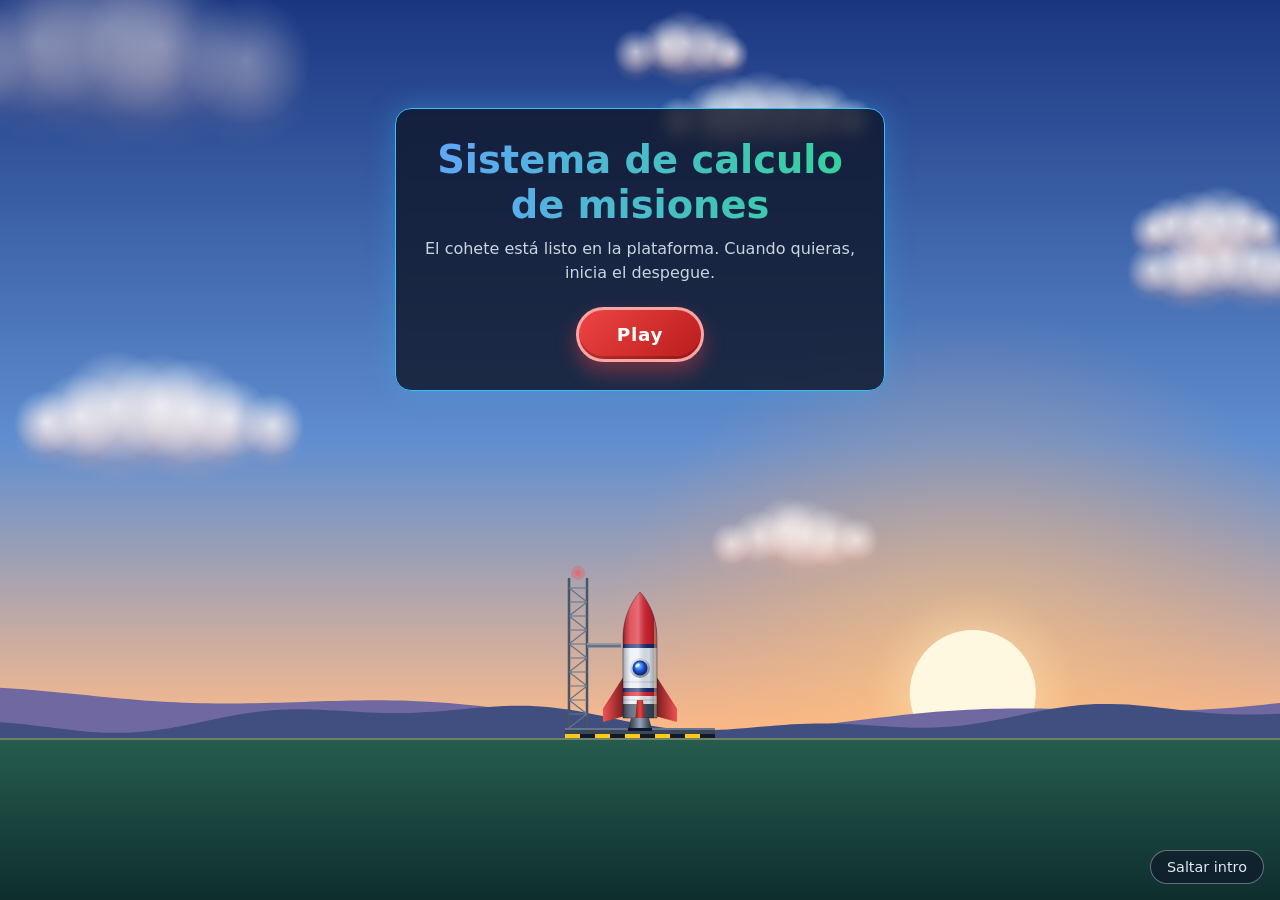
==== PaginaInicio.html @ 270928a0 "Proyecto completo." ====
<!DOCTYPE html>
<html lang="es">
<head>
    <meta charset="UTF-8">
    <meta name="viewport" content="width=device-width, initial-scale=1.0">
    <title>Misión Codec</title>
    <style>
        html, body {
            margin: 0;
            padding: 0;
            width: 100%;
            height: 100%;
            overflow: hidden;
            background: #0b0f19;
            font-family: 'Inter', system-ui, -apple-system, 'Segoe UI', sans-serif;
            color: #fff;
        }

        #escena {
            position: fixed;
            inset: 0;
            width: 100%;
            height: 100%;
            display: block;
        }

        .capa {
            position: fixed;
            inset: 0;
            pointer-events: none;
        }

        .oculto { display: none !important; }

        /* ---------- Pantalla de inicio ---------- */
        #inicio {
            display: flex;
            align-items: flex-start;
            justify-content: center;
            padding-top: 12vh;
            text-align: center;
        }

        .portada {
            pointer-events: auto;
            width: min(90vw, 440px);
            padding: 28px 24px;
            background: rgba(15, 23, 42, 0.82);
            border: 1px solid #38bdf8;
            border-radius: 16px;
            box-shadow: 0 0 30px rgba(56, 189, 248, 0.3);
            backdrop-filter: blur(4px);
        }

        .portada h1 {
            margin: 0 0 10px;
            font-size: clamp(1.8rem, 6vw, 2.4rem);
            font-weight: 800;
            background: linear-gradient(90deg, #60a5fa, #34d399);
            -webkit-background-clip: text;
            background-clip: text;
            color: transparent;
        }

        .portada p {
            margin: 0 0 22px;
            color: #cbd5e1;
            line-height: 1.5;
        }

        .btn-despegar {
            font: inherit;
            font-weight: 700;
            font-size: 1.15rem;
            letter-spacing: 0.04em;
            color: #fff;
            background: linear-gradient(135deg, #ef4444, #b91c1c);
            border: 3px solid #fca5a5;
            border-radius: 999px;
            padding: 14px 38px;
            cursor: pointer;
            box-shadow: 0 10px 20px rgba(239, 68, 68, 0.4), inset 0 -3px 0 rgba(0, 0, 0, 0.2);
            transition: transform 0.1s, box-shadow 0.1s;
        }
        .btn-despegar:hover { filter: brightness(1.08); }
        .btn-despegar:active {
            transform: translateY(3px);
            box-shadow: 0 4px 10px rgba(239, 68, 68, 0.4), inset 0 -1px 0 rgba(0, 0, 0, 0.2);
        }

        /* ---------- Cuenta regresiva ---------- */
        #cuenta {
            display: flex;
            align-items: center;
            justify-content: center;
            font-size: clamp(5rem, 22vw, 10rem);
            font-weight: 800;
            text-shadow: 0 4px 24px rgba(0, 0, 0, 0.6);
        }
        #cuenta.texto { font-size: clamp(2.6rem, 11vw, 5rem); }
        #cuenta.pulso { animation: pulso 0.9s ease-out; }

        @keyframes pulso {
            from { transform: scale(1.6); opacity: 0; }
            25%  { opacity: 1; }
            to   { transform: scale(1); opacity: 0.9; }
        }

        /* ---------- Altitud ---------- */
        #hud {
            padding: 20px;
            text-shadow: 1px 1px 4px rgba(0, 0, 0, 0.8);
        }
        #hud .etiqueta { font-size: 1.1rem; font-weight: 700; }
        #altitud { font-size: 2.2rem; font-family: ui-monospace, 'SF Mono', Consolas, monospace; }
        #hud .meta { font-size: 0.85rem; color: #d1d5db; }

        /* ---------- Saltar intro ---------- */
        #saltar {
            position: fixed;
            right: 16px;
            bottom: 16px;
            z-index: 5;
            font: inherit;
            font-size: 0.9rem;
            color: #e2e8f0;
            background: rgba(15, 23, 42, 0.65);
            border: 1px solid rgba(226, 232, 240, 0.4);
            border-radius: 999px;
            padding: 8px 16px;
            cursor: pointer;
        }
        #saltar:hover { background: rgba(15, 23, 42, 0.9); }

        button:focus-visible {
            outline: 3px solid #fde047;
            outline-offset: 3px;
        }

        /* ---------- Fundido a negro ---------- */
        #fundido {
            position: fixed;
            inset: 0;
            z-index: 10;
            background: #000;
            opacity: 0;
            pointer-events: none;
            transition: opacity 0.8s ease;
        }
        #fundido.visible { opacity: 1; pointer-events: auto; }

        @media (prefers-reduced-motion: reduce) {
            #cuenta.pulso { animation: none; }
        }
    </style>
</head>
<body>

    <canvas id="escena"></canvas>

    <!-- Pantalla de inicio -->
    <div id="inicio" class="capa">
        <div class="portada">
            <h1>Sistema de calculo de misiones</h1>
            <p>El cohete está listo en la plataforma. Cuando quieras, inicia el despegue.</p>
            <button id="btnDespegar" class="btn-despegar">Play</button>
        </div>
    </div>

    <!-- Cuenta regresiva -->
    <div id="cuenta" class="capa oculto" aria-live="assertive"></div>

    <!-- Altitud -->
    <div id="hud" class="capa oculto">
        <div class="etiqueta">ALTITUD</div>
        <div id="altitud">0 km</div>
        <div class="meta">Meta: 100 km</div>
    </div>

    <button id="saltar">Saltar intro</button>
    <div id="fundido"></div>

    <script>
        /* =====================================================
           CONFIGURACIÓN: cambia aquí lo que necesites
           ===================================================== */
        const CONFIG = {
            GAME_URL: 'index.html',      // Página de tu juego (ruta relativa o completa)
            CUENTA: 3,                   // Segundos de cuenta regresiva
            ALTITUD_ESCAPE: 10000,       // Distancia de subida antes de pasar al juego
            ACELERACION: 280,            // Qué tan rápido acelera el cohete (px/s²)
            SONIDO: true,                // Rugido de motor (se activa al pulsar DESPEGAR)
            SALTAR_AUTOMATICO: false,    // true = si ya vio la intro en esta sesión, va directo al juego
            CLAVE_SESION: 'introVista'
        };

        /* =====================================================
           REFERENCIAS Y ESTADO
           ===================================================== */
        const canvas = document.getElementById('escena');
        const ctx = canvas.getContext('2d');
        const elInicio = document.getElementById('inicio');
        const elCuenta = document.getElementById('cuenta');
        const elHud = document.getElementById('hud');
        const elAltitud = document.getElementById('altitud');
        const elFundido = document.getElementById('fundido');
        const btnDespegar = document.getElementById('btnDespegar');
        const btnSaltar = document.getElementById('saltar');

        const reducirMovimiento = window.matchMedia('(prefers-reduced-motion: reduce)').matches;

        let estado = 'IDLE'; // IDLE -> COUNTDOWN -> LIFTOFF -> DONE
        let ancho = 0, alto = 0;
        let tiempo = 0;          // segundos desde que empezó la cuenta
        let ultimoNumero = null;
        let altitud = 0;         // píxeles recorridos hacia arriba
        let velocidad = 0;
        let temblorX = 0;
        let particulas = [];
        let estrellas = [];
        let yendoAlJuego = false;
        let nubes = [];
        let reloj = 0;           // segundos totales (parpadeo de estrellas, deriva de nubes)
        let fugaz = null;        // estrella fugaz activa

        const cohete = { x: 0, ancho: 34, alto: 88 };

        /* =====================================================
           SESIÓN: saltar la intro si ya se vio
           ===================================================== */
        function yaVista() {
            try { return sessionStorage.getItem(CONFIG.CLAVE_SESION) === '1'; }
            catch (e) { return false; }
        }
        function marcarVista() {
            try { sessionStorage.setItem(CONFIG.CLAVE_SESION, '1'); } catch (e) {}
        }

        if (CONFIG.SALTAR_AUTOMATICO && yaVista()) {
            location.replace(CONFIG.GAME_URL);
        }

        // Precarga del juego para que abra más rápido al llegar
        (function precargar() {
            const link = document.createElement('link');
            link.rel = 'prefetch';
            link.href = CONFIG.GAME_URL;
            document.head.appendChild(link);
        })();

        /* =====================================================
           CANVAS (nítido en pantallas retina y celulares)
           ===================================================== */
        function redimensionar() {
            const dpr = window.devicePixelRatio || 1;
            ancho = window.innerWidth;
            alto = window.innerHeight;
            canvas.width = Math.floor(ancho * dpr);
            canvas.height = Math.floor(alto * dpr);
            ctx.setTransform(dpr, 0, 0, dpr, 0, 0);
            cohete.x = ancho / 2;

            estrellas = [];
            const colores = ['255,255,255', '255,255,255', '190,210,255', '255,226,190'];
            for (let i = 0; i < 150; i++) {
                const grande = Math.random() < 0.08;
                estrellas.push({
                    x: Math.random() * ancho,
                    y: Math.random() * alto,
                    r: grande ? Math.random() * 0.9 + 1.5 : Math.random() * 1.1 + 0.3,
                    c: colores[Math.floor(Math.random() * colores.length)],
                    br: Math.random() * 0.5 + 0.5,
                    fase: Math.random() * Math.PI * 2,
                    vel: Math.random() * 2 + 0.8,
                    brillo: grande
                });
            }

            nubes = [];
            for (let i = 0; i < 30; i++) {
                const frente = i < 5;
                const n = 5 + Math.floor(Math.random() * 3);
                const puffs = [];
                for (let k = 0; k < n; k++) {
                    const u = k / (n - 1);
                    const arco = Math.sin(u * Math.PI);
                    puffs.push({
                        dx: (k - (n - 1) / 2) * 28 + (Math.random() * 10 - 5),
                        dy: -arco * 12 + (Math.random() * 6 - 3),
                        r: 20 + arco * 16 + Math.random() * 8
                    });
                }
                nubes.push({
                    x: Math.random() * (ancho + 400),
                    h: frente ? 500 + Math.random() * 3500 : 200 + Math.random() * 4200,
                    z: frente ? 1 : 0.6 + Math.random() * 0.4,
                    s: frente ? 1.6 + Math.random() * 0.8 : 0.6 + Math.random() * 1.1,
                    vel: 6 + Math.random() * 16,
                    alfa: frente ? 0.3 : 0.5 + Math.random() * 0.35,
                    frente: frente,
                    puffs: puffs
                });
            }
        }
        window.addEventListener('resize', redimensionar);

        /* =====================================================
           POSICIONES (cohete en plataforma -> cámara que lo sigue)
           ===================================================== */
        function sueloBase() { return alto * 0.82; }
        function offsetSuelo() { return cohete.alto / 2 + 20; }
        function cohetePlataformaY() { return sueloBase() - offsetSuelo(); }
        function objetivoCamaraY() { return alto * 0.55; }

        function cohetePosY() {
            return Math.max(objetivoCamaraY(), cohetePlataformaY() - altitud);
        }
        function sueloY() {
            return cohetePosY() + altitud + offsetSuelo();
        }

        /* =====================================================
           SONIDO (opcional, generado con Web Audio, sin archivos)
           ===================================================== */
        let audio = null;

        function iniciarSonido() {
            if (!CONFIG.SONIDO) return;
            try {
                const AC = window.AudioContext || window.webkitAudioContext;
                const ac = new AC();
                const largo = ac.sampleRate * 2;
                const buffer = ac.createBuffer(1, largo, ac.sampleRate);
                const datos = buffer.getChannelData(0);
                let previo = 0;
                for (let i = 0; i < largo; i++) {
                    const blanco = Math.random() * 2 - 1;
                    previo = (previo + 0.02 * blanco) / 1.02;
                    datos[i] = previo * 3.5;
                }
                const fuente = ac.createBufferSource();
                fuente.buffer = buffer;
                fuente.loop = true;
                const filtro = ac.createBiquadFilter();
                filtro.type = 'lowpass';
                filtro.frequency.value = 150;
                const ganancia = ac.createGain();
                ganancia.gain.value = 0;
                fuente.connect(filtro);
                filtro.connect(ganancia);
                ganancia.connect(ac.destination);
                fuente.start();
                audio = { ac, filtro, ganancia };
            } catch (e) {
                audio = null;
            }
        }

        // intensidad de 0 a 1
        function ajustarSonido(intensidad) {
            if (!audio) return;
            const t = audio.ac.currentTime;
            audio.ganancia.gain.setTargetAtTime(0.7 * intensidad, t, 0.25);
            audio.filtro.frequency.setTargetAtTime(150 + intensidad * 750, t, 0.25);
        }

        /* =====================================================
           PARTÍCULAS (fuego y humo)
           ===================================================== */
        function emitir(intensidad) {
            const cantidad = Math.ceil(2 * intensidad);
            const baseX = cohete.x + temblorX;
            const baseY = cohetePosY() + cohete.alto / 2 + 12;
            const cercaDelSuelo = altitud < 300;

            for (let i = 0; i < cantidad; i++) {
                // Fuego
                const vidaFuego = 0.5 + Math.random() * 0.4;
                particulas.push({
                    tipo: 'fuego',
                    x: baseX + (Math.random() * 8 - 4),
                    y: baseY,
                    vx: (Math.random() * 2 - 1) * 55,
                    vy: 280 + Math.random() * 220 + velocidad * 0.15,
                    vida: vidaFuego, vidaMax: vidaFuego,
                    color: Math.random() > 0.5 ? '255,140,40' : '255,205,70',
                    tam: Math.random() * 5 + 3
                });
                // Humo
                const vidaHumo = 1.1 + Math.random() * 0.7;
                particulas.push({
                    tipo: 'humo',
                    x: baseX + (Math.random() * 20 - 10),
                    y: baseY + 8,
                    vx: (Math.random() * 2 - 1) * (cercaDelSuelo ? 200 : 70),
                    vy: 120 + Math.random() * 120,
                    vida: vidaHumo, vidaMax: vidaHumo,
                    color: '226,232,240',
                    tam: Math.random() * 9 + 5
                });
            }
        }

        function actualizarParticulas(dt, desplazamientoCamara) {
            for (let i = particulas.length - 1; i >= 0; i--) {
                const p = particulas[i];
                p.x += p.vx * dt;
                p.y += p.vy * dt + desplazamientoCamara;
                p.vida -= dt;
                if (p.vida <= 0) particulas.splice(i, 1);
            }
        }

        /* =====================================================
           CUENTA REGRESIVA
           ===================================================== */
        function mostrarTexto(texto, esPalabra) {
            elCuenta.textContent = texto;
            elCuenta.classList.toggle('texto', !!esPalabra);
            elCuenta.classList.remove('pulso');
            void elCuenta.offsetWidth; // reinicia la animación
            if (!reducirMovimiento) elCuenta.classList.add('pulso');
            elCuenta.classList.remove('oculto');
        }

        function despegar() {
            if (estado !== 'IDLE') return;
            estado = 'COUNTDOWN';
            tiempo = 0;
            ultimoNumero = null;
            elInicio.classList.add('oculto');
            iniciarSonido();
            ajustarSonido(0.12);
        }

        function irAlJuego() {
            if (yendoAlJuego) return;
            yendoAlJuego = true;
            estado = 'DONE';
            marcarVista();
            ajustarSonido(0);
            elFundido.classList.add('visible');
            setTimeout(() => { location.href = CONFIG.GAME_URL; }, 800);
        }

        btnDespegar.addEventListener('click', despegar);
        btnSaltar.addEventListener('click', irAlJuego);
        window.addEventListener('keydown', (e) => {
            if ((e.code === 'Space' || e.code === 'Enter') && estado === 'IDLE') {
                e.preventDefault();
                despegar();
            }
        });

        /* =====================================================
           ACTUALIZACIÓN POR FOTOGRAMA
           ===================================================== */
        function actualizar(dt) {
            reloj += dt;
            const sueloAntes = sueloY();

            if (estado === 'COUNTDOWN') {
                tiempo += dt;

                const restante = Math.ceil(CONFIG.CUENTA - tiempo);
                if (restante > 0 && restante !== ultimoNumero) {
                    ultimoNumero = restante;
                    mostrarTexto(String(restante), false);
                }

                const avance = Math.min(tiempo / CONFIG.CUENTA, 1);
                temblorX = reducirMovimiento ? 0 : (Math.random() - 0.5) * (1 + avance * 5);

                if (tiempo > CONFIG.CUENTA - 1.5) {
                    emitir(0.5);
                    ajustarSonido(0.35);
                }

                if (tiempo >= CONFIG.CUENTA) {
                    estado = 'LIFTOFF';
                    mostrarTexto('¡Despegue!', true);
                    elHud.classList.remove('oculto');
                    setTimeout(() => elCuenta.classList.add('oculto'), 1200);
                }
            } else if (estado === 'LIFTOFF') {
                velocidad += CONFIG.ACELERACION * dt;
                altitud += velocidad * dt;
                temblorX = reducirMovimiento ? 0 : (Math.random() - 0.5) * 2;

                emitir(1);
                ajustarSonido(Math.min(0.6 + altitud / CONFIG.ALTITUD_ESCAPE, 1));
                elAltitud.textContent = Math.floor(altitud / 100) + ' km';

                if (altitud >= CONFIG.ALTITUD_ESCAPE) irAlJuego();
            }

            // Estrella fugaz ocasional cuando ya hay cielo oscuro
            const prog = Math.min(altitud / CONFIG.ALTITUD_ESCAPE, 1);
            if (!reducirMovimiento && !fugaz && prog > 0.3 && Math.random() < dt * 0.35) {
                fugaz = {
                    x: ancho * (0.35 + Math.random() * 0.65),
                    y: alto * (0.05 + Math.random() * 0.3),
                    vx: -(500 + Math.random() * 300),
                    vy: 250 + Math.random() * 150,
                    vida: 0.7, vidaMax: 0.7
                };
            }
            if (fugaz) {
                fugaz.x += fugaz.vx * dt;
                fugaz.y += fugaz.vy * dt;
                fugaz.vida -= dt;
                if (fugaz.vida <= 0) fugaz = null;
            }

            // La cámara sigue al cohete: las partículas bajan con el suelo
            const desplazamientoCamara = sueloY() - sueloAntes;
            actualizarParticulas(dt, desplazamientoCamara);
        }

        /* =====================================================
           DIBUJO
           ===================================================== */
        /* ---------- Utilidades de color ---------- */
        function limitar(v, a, b) { return Math.max(a, Math.min(b, v)); }
        function suavizar(t) { t = limitar(t, 0, 1); return t * t * (3 - 2 * t); }
        function mezcla(a, b, t) {
            return [a[0] + (b[0] - a[0]) * t, a[1] + (b[1] - a[1]) * t, a[2] + (b[2] - a[2]) * t];
        }
        function rgb(c, a) {
            return 'rgba(' + Math.round(c[0]) + ',' + Math.round(c[1]) + ',' + Math.round(c[2]) + ',' + (a === undefined ? 1 : a) + ')';
        }

        // Amanecer abajo, espacio profundo arriba
        const CIELO_SUELO = { arriba: [26, 54, 128], medio: [96, 142, 208], horizonte: [255, 188, 138] };
        const CIELO_ESPACIO = { arriba: [1, 2, 8], medio: [4, 7, 22], horizonte: [12, 14, 40] };

        function motorEncendido() {
            return estado === 'LIFTOFF' || estado === 'DONE' ||
                   (estado === 'COUNTDOWN' && tiempo > CONFIG.CUENTA - 1.5);
        }

        /* ---------- Cielo ---------- */
        function dibujarCielo(progreso, gy) {
            const t = suavizar(progreso);
            const hy = Math.max(gy, alto * 0.6);
            const g = ctx.createLinearGradient(0, 0, 0, hy);
            g.addColorStop(0, rgb(mezcla(CIELO_SUELO.arriba, CIELO_ESPACIO.arriba, t)));
            g.addColorStop(0.6, rgb(mezcla(CIELO_SUELO.medio, CIELO_ESPACIO.medio, t)));
            g.addColorStop(1, rgb(mezcla(CIELO_SUELO.horizonte, CIELO_ESPACIO.horizonte, t)));
            ctx.fillStyle = g;
            ctx.fillRect(0, 0, ancho, alto);
        }

        function dibujarNebulosas(progreso) {
            const a = suavizar((progreso - 0.45) * 2.2) * 0.2;
            if (a <= 0.005) return;
            const manchas = [
                { x: 0.22, y: 0.28, r: 0.55, c: '110,80,200' },
                { x: 0.82, y: 0.62, r: 0.5, c: '50,110,200' },
                { x: 0.5, y: 0.1, r: 0.4, c: '190,80,170' }
            ];
            const m = Math.max(ancho, alto);
            for (const n of manchas) {
                const x = n.x * ancho, y = n.y * alto, r = n.r * m;
                const g = ctx.createRadialGradient(x, y, 0, x, y, r);
                g.addColorStop(0, 'rgba(' + n.c + ',' + a + ')');
                g.addColorStop(1, 'rgba(' + n.c + ',0)');
                ctx.fillStyle = g;
                ctx.fillRect(x - r, y - r, r * 2, r * 2);
            }
        }

        function dibujarEstrellas(progreso) {
            if (progreso < 0.05) return;
            for (const s of estrellas) {
                const base = limitar(progreso * 2.2 - 0.2 - (s.y / alto) * 0.6, 0, 1);
                if (base <= 0.01) continue;
                const brillo = reducirMovimiento ? 1 : 0.65 + 0.35 * Math.sin(reloj * s.vel + s.fase);
                const a = base * brillo * s.br;
                ctx.fillStyle = 'rgba(' + s.c + ',' + a + ')';
                ctx.beginPath();
                ctx.arc(s.x, s.y, s.r, 0, Math.PI * 2);
                ctx.fill();
                if (s.brillo && a > 0.3) {
                    ctx.strokeStyle = 'rgba(' + s.c + ',' + (a * 0.5) + ')';
                    ctx.lineWidth = 1;
                    ctx.beginPath();
                    ctx.moveTo(s.x - s.r * 4, s.y);
                    ctx.lineTo(s.x + s.r * 4, s.y);
                    ctx.moveTo(s.x, s.y - s.r * 4);
                    ctx.lineTo(s.x, s.y + s.r * 4);
                    ctx.stroke();
                }
            }
        }

        function dibujarFugaz() {
            if (!fugaz) return;
            const a = fugaz.vida / fugaz.vidaMax;
            const lx = fugaz.x - fugaz.vx * 0.14;
            const ly = fugaz.y - fugaz.vy * 0.14;
            const g = ctx.createLinearGradient(fugaz.x, fugaz.y, lx, ly);
            g.addColorStop(0, 'rgba(255,255,255,' + a + ')');
            g.addColorStop(1, 'rgba(255,255,255,0)');
            ctx.strokeStyle = g;
            ctx.lineWidth = 1.8;
            ctx.lineCap = 'round';
            ctx.beginPath();
            ctx.moveTo(fugaz.x, fugaz.y);
            ctx.lineTo(lx, ly);
            ctx.stroke();
            ctx.lineCap = 'butt';
        }

        function dibujarSol(progreso, scroll) {
            const alfa = 1 - suavizar(progreso * 1.7);
            if (alfa <= 0.01) return;
            const sx = ancho * 0.76;
            const sy = sueloBase() - alto * 0.05 + scroll * 0.3;
            const r = Math.min(ancho, alto) * 0.07;
            const R = r * 6;
            const g = ctx.createRadialGradient(sx, sy, r * 0.2, sx, sy, R);
            g.addColorStop(0, 'rgba(255,236,190,' + (0.9 * alfa) + ')');
            g.addColorStop(0.25, 'rgba(255,190,120,' + (0.45 * alfa) + ')');
            g.addColorStop(1, 'rgba(255,160,100,0)');
            ctx.fillStyle = g;
            ctx.fillRect(sx - R, sy - R, R * 2, R * 2);
            ctx.fillStyle = 'rgba(255,248,225,' + alfa + ')';
            ctx.beginPath();
            ctx.arc(sx, sy, r, 0, Math.PI * 2);
            ctx.fill();
        }

               function dibujarLuna(progreso) {
            const k = suavizar((progreso - 0.5) * 2);
            if (k <= 0.01) return;
            const r = 14 + 56 * k;          // más grande que Marte: la Luna se ve cerca
            const mx = ancho * 0.78;
            const my = alto * 0.2;

            ctx.save();
            ctx.globalAlpha = k;

            // Halo plateado
            const halo = ctx.createRadialGradient(mx, my, r * 0.8, mx, my, r * 2.2);
            halo.addColorStop(0, 'rgba(200,220,255,0.25)');
            halo.addColorStop(1, 'rgba(200,220,255,0)');
            ctx.fillStyle = halo;
            ctx.fillRect(mx - r * 2.2, my - r * 2.2, r * 4.4, r * 4.4);

            // Disco gris con luz desde arriba a la izquierda
            const g = ctx.createRadialGradient(mx - r * 0.4, my - r * 0.4, r * 0.1, mx, my, r);
            g.addColorStop(0, '#fbfbf7');
            g.addColorStop(0.55, '#c9ccd2');
            g.addColorStop(1, '#4b4f5a');
            ctx.fillStyle = g;
            ctx.beginPath();
            ctx.arc(mx, my, r, 0, Math.PI * 2);
            ctx.fill();

            // Mares y cráteres (recortados dentro del disco)
            ctx.save();
            ctx.beginPath();
            ctx.arc(mx, my, r, 0, Math.PI * 2);
            ctx.clip();

            ctx.fillStyle = 'rgba(90,95,108,0.45)';
            ctx.beginPath(); ctx.ellipse(mx - r * 0.25, my - r * 0.1, r * 0.4, r * 0.28, 0.4, 0, Math.PI * 2); ctx.fill();
            ctx.beginPath(); ctx.ellipse(mx + r * 0.3, my + r * 0.15, r * 0.3, r * 0.2, -0.3, 0, Math.PI * 2); ctx.fill();

            const crateres = [[-0.35, -0.35, 0.14], [0.3, 0.3, 0.18], [-0.1, 0.55, 0.1], [0.5, -0.3, 0.09], [-0.6, 0.2, 0.08]];
            for (const c of crateres) {
                const cx = mx + c[0] * r, cy = my + c[1] * r, cr = c[2] * r;
                ctx.fillStyle = 'rgba(70,74,86,0.35)';
                ctx.beginPath(); ctx.arc(cx, cy, cr, 0, Math.PI * 2); ctx.fill();
                ctx.strokeStyle = 'rgba(255,255,255,0.35)';
                ctx.lineWidth = 1;
                ctx.beginPath(); ctx.arc(cx - cr * 0.1, cy - cr * 0.1, cr, Math.PI * 0.9, Math.PI * 1.6); ctx.stroke();
            }
            ctx.restore();

            ctx.restore();
        }

        // Curvatura de la Tierra con halo de atmósfera
        function dibujarTierra(progreso) {
            const a = suavizar((progreso - 0.04) / 0.12) * (1 - suavizar((progreso - 0.55) / 0.35));
            if (a <= 0.01) return;
            const R = ancho * 1.8;
            const cx = ancho / 2;
            const cy = alto * (0.93 + 0.22 * progreso) + R;

            ctx.save();
            ctx.globalAlpha = a;

            const halo = ctx.createRadialGradient(cx, cy, R - 6, cx, cy, R + 46);
            halo.addColorStop(0, 'rgba(150,205,255,0.9)');
            halo.addColorStop(0.2, 'rgba(80,150,255,0.45)');
            halo.addColorStop(1, 'rgba(40,90,255,0)');
            ctx.fillStyle = halo;
            ctx.beginPath();
            ctx.arc(cx, cy, R + 46, 0, Math.PI * 2);
            ctx.fill();

            const g = ctx.createLinearGradient(0, cy - R, 0, cy - R + alto * 0.35);
            g.addColorStop(0, '#2a6fb5');
            g.addColorStop(0.4, '#0b3470');
            g.addColorStop(1, '#04142f');
            ctx.fillStyle = g;
            ctx.beginPath();
            ctx.arc(cx, cy, R, 0, Math.PI * 2);
            ctx.fill();

            ctx.beginPath();
            ctx.arc(cx, cy, R, 0, Math.PI * 2);
            ctx.clip();
            ctx.fillStyle = 'rgba(255,255,255,0.16)';
            for (let i = 0; i < 4; i++) {
                ctx.beginPath();
                ctx.ellipse(cx + (i - 1.5) * ancho * 0.22, cy - R + 18 + i * 14, ancho * 0.16, 5, 0, 0, Math.PI * 2);
                ctx.fill();
            }
            ctx.restore();
        }

        /* ---------- Nubes ---------- */
        function dibujarNubes(frente, progreso, gy) {
            const vida = 1 - suavizar(progreso * 2.2);
            if (vida <= 0.01) return;
            for (const n of nubes) {
                if (n.frente !== frente) continue;
                const cy = gy - n.h * n.z;
                const margen = 140 * n.s;
                if (cy < -margen || cy > alto + margen) continue;
                const cx = ((n.x + reloj * n.vel) % (ancho + 400)) - 200;
                const a = n.alfa * vida;

                // Parte inferior con tinte cálido del amanecer
                for (const p of n.puffs) {
                    const px = cx + p.dx * n.s;
                    const r = p.r * n.s;
                    const py = cy + p.dy * n.s + r * 0.35;
                    const g = ctx.createRadialGradient(px, py, 0, px, py, r);
                    g.addColorStop(0, 'rgba(255,176,150,' + (a * 0.55) + ')');
                    g.addColorStop(1, 'rgba(255,176,150,0)');
                    ctx.fillStyle = g;
                    ctx.fillRect(px - r, py - r, r * 2, r * 2);
                }
                // Parte superior iluminada
                for (const p of n.puffs) {
                    const px = cx + p.dx * n.s;
                    const py = cy + p.dy * n.s;
                    const r = p.r * n.s;
                    const g = ctx.createRadialGradient(px, py, 0, px, py, r);
                    g.addColorStop(0, 'rgba(255,255,255,' + a + ')');
                    g.addColorStop(1, 'rgba(255,255,255,0)');
                    ctx.fillStyle = g;
                    ctx.fillRect(px - r, py - r, r * 2, r * 2);
                }
            }
        }

        /* ---------- Paisaje ---------- */
        function dibujarColinas(progreso, scroll) {
            const luz = 1 - suavizar(progreso * 1.5);
            if (luz <= 0.01) return;
            const capas = [
                { k: 0.65, amp: 54, f: 0.0045, fase: 1.3, c: [112, 104, 160] },
                { k: 0.85, amp: 36, f: 0.0085, fase: 4.2, c: [64, 78, 128] }
            ];
            for (const capa of capas) {
                const yBase = sueloBase() + scroll * capa.k;
                if (yBase - capa.amp * 1.6 > alto) continue;
                ctx.fillStyle = rgb(mezcla(capa.c, [8, 12, 30], progreso), luz);
                ctx.beginPath();
                ctx.moveTo(0, alto + 20);
                for (let x = 0; x <= ancho + 8; x += 8) {
                    const h = capa.amp * (0.55 + 0.3 * Math.sin(x * capa.f + capa.fase) +
                                          0.15 * Math.sin(x * capa.f * 2.7 + capa.fase * 1.9));
                    ctx.lineTo(x, yBase - h);
                }
                ctx.lineTo(ancho, alto + 20);
                ctx.closePath();
                ctx.fill();
            }
        }

        function dibujarTorre(gy) {
            const H = cohete.alto + 62;
            const tx = cohete.x - 62;
            const base = gy - 10;

            // Rieles
            ctx.strokeStyle = '#475569';
            ctx.lineWidth = 2.5;
            ctx.beginPath();
            ctx.moveTo(tx - 9, base); ctx.lineTo(tx - 9, base - H);
            ctx.moveTo(tx + 9, base); ctx.lineTo(tx + 9, base - H);
            ctx.stroke();

            // Diagonales
            ctx.strokeStyle = '#64748b';
            ctx.lineWidth = 1.2;
            ctx.beginPath();
            for (let y = 0; y < H - 14; y += 14) {
                const y0 = base - y;
                const y1 = base - y - 14;
                const izq = (y / 14) % 2 === 0;
                ctx.moveTo(izq ? tx - 9 : tx + 9, y0);
                ctx.lineTo(izq ? tx + 9 : tx - 9, y1);
                ctx.moveTo(tx - 9, y1);
                ctx.lineTo(tx + 9, y1);
            }
            ctx.stroke();

            // Brazo de acceso: se retira poco antes del despegue
            let ext = 1;
            if (estado === 'COUNTDOWN') ext = limitar(1 - (tiempo - 0.4) / 1.2, 0, 1);
            else if (estado !== 'IDLE') ext = 0;
            if (ext > 0) {
                const largo = (cohete.x - cohete.ancho / 2 - 2) - (tx + 9);
                const ay = base - H * 0.55 - 2;
                ctx.fillStyle = '#64748b';
                ctx.fillRect(tx + 9, ay, largo * ext, 4);
                ctx.fillStyle = '#94a3b8';
                ctx.fillRect(tx + 9, ay, largo * ext, 1.2);
            }

            // Luz de aviso parpadeante
            const pulso = 0.5 + 0.5 * Math.sin(reloj * 4);
            ctx.fillStyle = 'rgba(255,60,60,' + (0.25 + 0.2 * pulso) + ')';
            ctx.beginPath(); ctx.arc(tx, base - H - 5, 7, 0, Math.PI * 2); ctx.fill();
            ctx.fillStyle = 'rgba(255,90,90,' + (0.6 + 0.4 * pulso) + ')';
            ctx.beginPath(); ctx.arc(tx, base - H - 5, 3, 0, Math.PI * 2); ctx.fill();
        }

        function dibujarSuelo(gy, progreso) {
            if (gy >= alto + 4) return;
            const luz = 1 - suavizar(progreso * 1.5);
            const oscuridad = 1 - luz;

            const g = ctx.createLinearGradient(0, gy, 0, alto);
            g.addColorStop(0, rgb(mezcla([38, 92, 78], [6, 12, 18], oscuridad)));
            g.addColorStop(1, rgb(mezcla([14, 46, 46], [4, 8, 12], oscuridad)));
            ctx.fillStyle = g;
            ctx.fillRect(0, gy, ancho, alto - gy + 4);

            // Borde iluminado por el amanecer
            ctx.fillStyle = 'rgba(255,200,150,' + (0.35 * luz) + ')';
            ctx.fillRect(0, gy, ancho, 2);

            // Plataforma
            const px = cohete.x;
            ctx.fillStyle = '#3b4658';
            ctx.fillRect(px - 75, gy - 10, 150, 10);
            ctx.fillStyle = '#64748b';
            ctx.fillRect(px - 75, gy - 10, 150, 2);
            for (let i = 0; i < 10; i++) {
                ctx.fillStyle = i % 2 ? '#111827' : '#facc15';
                ctx.fillRect(px - 75 + i * 15, gy - 4, 15, 4);
            }

            dibujarTorre(gy);
        }

        // Luz del motor sobre la plataforma al encender
        function dibujarResplandorSuelo(gy) {
            if (!motorEncendido() || altitud > 500 || gy > alto + 100) return;
            const a = (1 - altitud / 500) * (estado === 'COUNTDOWN' ? 0.5 : 1);
            ctx.save();
            ctx.globalCompositeOperation = 'lighter';
            ctx.translate(cohete.x, gy - 6);
            ctx.scale(1, 0.35);
            const g = ctx.createRadialGradient(0, 0, 0, 0, 0, 190);
            g.addColorStop(0, 'rgba(255,170,80,' + (0.7 * a) + ')');
            g.addColorStop(1, 'rgba(255,120,40,0)');
            ctx.fillStyle = g;
            ctx.beginPath();
            ctx.arc(0, 0, 190, 0, Math.PI * 2);
            ctx.fill();
            ctx.restore();
        }

        /* ---------- Partículas ---------- */
        function dibujarParticulas(progreso) {
            // Humo: se expande y se desvanece (menos visible sin atmósfera)
            for (const p of particulas) {
                if (p.tipo !== 'humo') continue;
                const v = Math.max(p.vida / p.vidaMax, 0);
                const rad = p.tam * (1 + (1 - v) * 1.4);
                ctx.fillStyle = 'rgba(' + p.color + ',' + (v * 0.4 * (1 - progreso)) + ')';
                ctx.beginPath();
                ctx.arc(p.x, p.y, rad, 0, Math.PI * 2);
                ctx.fill();
            }
            // Fuego: suma de luz
            ctx.save();
            ctx.globalCompositeOperation = 'lighter';
            for (const p of particulas) {
                if (p.tipo !== 'fuego') continue;
                const v = Math.max(p.vida / p.vidaMax, 0);
                ctx.fillStyle = 'rgba(' + p.color + ',' + (v * 0.8) + ')';
                ctx.beginPath();
                ctx.arc(p.x, p.y, p.tam * (0.5 + v * 0.7), 0, Math.PI * 2);
                ctx.fill();
            }
            ctx.restore();
        }

        /* ---------- Cohete ---------- */
        function dibujarLlama(y0) {
            const potencia = estado === 'COUNTDOWN' ? 0.45 : 1;
            const largo = (30 + Math.min(velocidad / 14, 55)) * potencia + Math.random() * 12;
            const anchoBase = 11 * (0.8 + potencia * 0.2);

            ctx.save();
            ctx.globalCompositeOperation = 'lighter';

            // Resplandor alrededor de la llama
            const R = largo * 1.1 + 20;
            const cy = y0 + largo * 0.25;
            const g = ctx.createRadialGradient(0, cy, 2, 0, cy, R);
            g.addColorStop(0, 'rgba(255,200,120,0.55)');
            g.addColorStop(1, 'rgba(255,120,40,0)');
            ctx.fillStyle = g;
            ctx.fillRect(-R, cy - R, R * 2, R * 2);

            // Capas de la llama: exterior naranja, media amarilla, núcleo blanco
            const capas = [
                ['rgba(255,110,30,0.85)', 1, 1],
                ['rgba(255,190,70,0.9)', 0.72, 0.7],
                ['rgba(255,250,225,0.95)', 0.42, 0.45]
            ];
            for (const capa of capas) {
                const L = largo * capa[1];
                const W = anchoBase * capa[2];
                ctx.fillStyle = capa[0];
                ctx.beginPath();
                ctx.moveTo(-W, y0);
                ctx.quadraticCurveTo(-W * 1.1, y0 + L * 0.55, 0, y0 + L);
                ctx.quadraticCurveTo(W * 1.1, y0 + L * 0.55, W, y0);
                ctx.closePath();
                ctx.fill();
            }
            ctx.restore();
        }

        function dibujarCohete(progreso) {
            const w = cohete.ancho;
            const h = cohete.alto;
            const b = h / 2;
            const luz = 1 - suavizar(progreso * 1.5);

            // Silueta del cuerpo con nariz ojival
            function silueta() {
                ctx.beginPath();
                ctx.moveTo(-w / 2, b);
                ctx.lineTo(-w / 2, -b + 8);
                ctx.bezierCurveTo(-w / 2, -b - 14, -w * 0.22, -b - 30, 0, -b - 38);
                ctx.bezierCurveTo(w * 0.22, -b - 30, w / 2, -b - 14, w / 2, -b + 8);
                ctx.lineTo(w / 2, b);
                ctx.closePath();
            }

            ctx.save();
            ctx.translate(cohete.x + temblorX, cohetePosY());

            if (motorEncendido()) dibujarLlama(b + 12);

            // Aletas laterales (la derecha es el espejo de la izquierda)
            for (const lado of [1, -1]) {
                ctx.save();
                ctx.scale(lado, 1);
                const fg = ctx.createLinearGradient(-w / 2 - 20, 0, -w / 2, 0);
                fg.addColorStop(0, '#f05252');
                fg.addColorStop(1, '#7f1d1d');
                ctx.fillStyle = fg;
                ctx.beginPath();
                ctx.moveTo(-w / 2 + 2, b - 44);
                ctx.lineTo(-w / 2 - 20, b - 10);
                ctx.lineTo(-w / 2 - 20, b + 4);
                ctx.lineTo(-w / 2 + 2, b - 2);
                ctx.closePath();
                ctx.fill();
                ctx.strokeStyle = 'rgba(255,255,255,0.28)';
                ctx.lineWidth = 1;
                ctx.beginPath();
                ctx.moveTo(-w / 2 + 2, b - 44);
                ctx.lineTo(-w / 2 - 20, b - 10);
                ctx.stroke();
                ctx.restore();
            }

            // Cuerpo base
            silueta();
            ctx.fillStyle = '#e9eef5';
            ctx.fill();

            // Detalles recortados dentro de la silueta
            ctx.save();
            silueta();
            ctx.clip();

            ctx.fillStyle = '#d91f2b';                       // nariz
            ctx.fillRect(-w / 2 - 2, -b - 42, w + 4, 56);
            ctx.fillStyle = '#16296b';                       // anillo bajo la nariz
            ctx.fillRect(-w / 2 - 2, -b + 14, w + 4, 4);
            ctx.fillRect(-w / 2 - 2, 14, w + 4, 4);          // franja azul
            ctx.fillStyle = '#d91f2b';
            ctx.fillRect(-w / 2 - 2, 18, w + 4, 4);          // franja roja
            ctx.fillStyle = '#3a4659';                       // falda del motor
            ctx.fillRect(-w / 2 - 2, b - 14, w + 4, 16);

            ctx.strokeStyle = 'rgba(15,23,42,0.2)';          // juntas de paneles
            ctx.lineWidth = 1;
            for (const y of [8, 26]) {
                ctx.beginPath();
                ctx.moveTo(-w / 2, y);
                ctx.lineTo(w / 2, y);
                ctx.stroke();
            }

            // Sombreado cilíndrico
            const sg = ctx.createLinearGradient(-w / 2, 0, w / 2, 0);
            sg.addColorStop(0, 'rgba(15,23,42,0.35)');
            sg.addColorStop(0.22, 'rgba(255,255,255,0.25)');
            sg.addColorStop(0.45, 'rgba(255,255,255,0.35)');
            sg.addColorStop(0.75, 'rgba(15,23,42,0.1)');
            sg.addColorStop(1, 'rgba(15,23,42,0.45)');
            ctx.fillStyle = sg;
            ctx.fillRect(-w / 2, -b - 42, w, h + 44);

            // Luz cálida del amanecer en el borde derecho
            ctx.fillStyle = 'rgba(255,200,140,' + (0.4 * luz) + ')';
            ctx.fillRect(w / 2 - 3, -b - 42, 3, h + 44);
            ctx.restore();

            // Contorno
            silueta();
            ctx.strokeStyle = 'rgba(15,23,42,0.4)';
            ctx.lineWidth = 1;
            ctx.stroke();

            // Ventana
            const aro = ctx.createLinearGradient(-10, -16, 10, 4);
            aro.addColorStop(0, '#f8fafc');
            aro.addColorStop(1, '#64748b');
            ctx.fillStyle = aro;
            ctx.beginPath();
            ctx.arc(0, -6, 10, 0, Math.PI * 2);
            ctx.fill();
            const cristal = ctx.createRadialGradient(-2, -9, 1, 0, -6, 8);
            cristal.addColorStop(0, '#7dd3fc');
            cristal.addColorStop(0.55, '#1d4ed8');
            cristal.addColorStop(1, '#0b1b4a');
            ctx.fillStyle = cristal;
            ctx.beginPath();
            ctx.arc(0, -6, 7.5, 0, Math.PI * 2);
            ctx.fill();
            ctx.fillStyle = 'rgba(255,255,255,0.75)';
            ctx.beginPath();
            ctx.ellipse(-2.5, -8.5, 2.6, 1.5, -0.6, 0, Math.PI * 2);
            ctx.fill();

            // Aleta central frontal
            const cg = ctx.createLinearGradient(-5, 0, 5, 0);
            cg.addColorStop(0, '#7f1d1d');
            cg.addColorStop(0.5, '#ef4444');
            cg.addColorStop(1, '#7f1d1d');
            ctx.fillStyle = cg;
            ctx.beginPath();
            ctx.moveTo(-3, b - 18);
            ctx.lineTo(3, b - 18);
            ctx.lineTo(5, b + 5);
            ctx.lineTo(-5, b + 5);
            ctx.closePath();
            ctx.fill();

            // Tobera
            const tg = ctx.createLinearGradient(-12, 0, 12, 0);
            tg.addColorStop(0, '#1f2937');
            tg.addColorStop(0.5, '#94a3b8');
            tg.addColorStop(1, '#1f2937');
            ctx.fillStyle = tg;
            ctx.beginPath();
            ctx.moveTo(-9, b);
            ctx.lineTo(-12, b + 12);
            ctx.lineTo(12, b + 12);
            ctx.lineTo(9, b);
            ctx.closePath();
            ctx.fill();
            ctx.fillStyle = '#0f172a';
            ctx.fillRect(-12, b + 10, 24, 3);
            if (motorEncendido()) {
                ctx.fillStyle = 'rgba(255,160,70,0.85)';
                ctx.beginPath();
                ctx.ellipse(0, b + 12, 9, 2.5, 0, 0, Math.PI * 2);
                ctx.fill();
            }

            ctx.restore();
        }

        /* ---------- Escena completa ---------- */
        function dibujar() {
            const progreso = Math.min(altitud / CONFIG.ALTITUD_ESCAPE, 1);
            const gy = sueloY();
            const scroll = gy - sueloBase();

            dibujarCielo(progreso, gy);
            dibujarNebulosas(progreso);
            dibujarEstrellas(progreso);
            dibujarFugaz();
            dibujarLuna(progreso);
            dibujarSol(progreso, scroll);
            dibujarTierra(progreso);
            dibujarNubes(false, progreso, gy);
            dibujarColinas(progreso, scroll);
            dibujarSuelo(gy, progreso);
            dibujarResplandorSuelo(gy);
            dibujarParticulas(progreso);
            dibujarCohete(progreso);
            dibujarNubes(true, progreso, gy);   // nubes delanteras: el cohete pasa entre ellas
        }

        /* =====================================================
           BUCLE PRINCIPAL
           ===================================================== */
        let ultimoTiempo = 0;

        function bucle(ahora) {
            const dt = Math.min((ahora - ultimoTiempo) / 1000 || 0, 0.05);
            ultimoTiempo = ahora;

            actualizar(dt);
            dibujar();
            requestAnimationFrame(bucle);
        }

        window.addEventListener('load', () => {
            redimensionar();
            requestAnimationFrame((t) => { ultimoTiempo = t; bucle(t); });
        });
    </script>
</body>
</html>
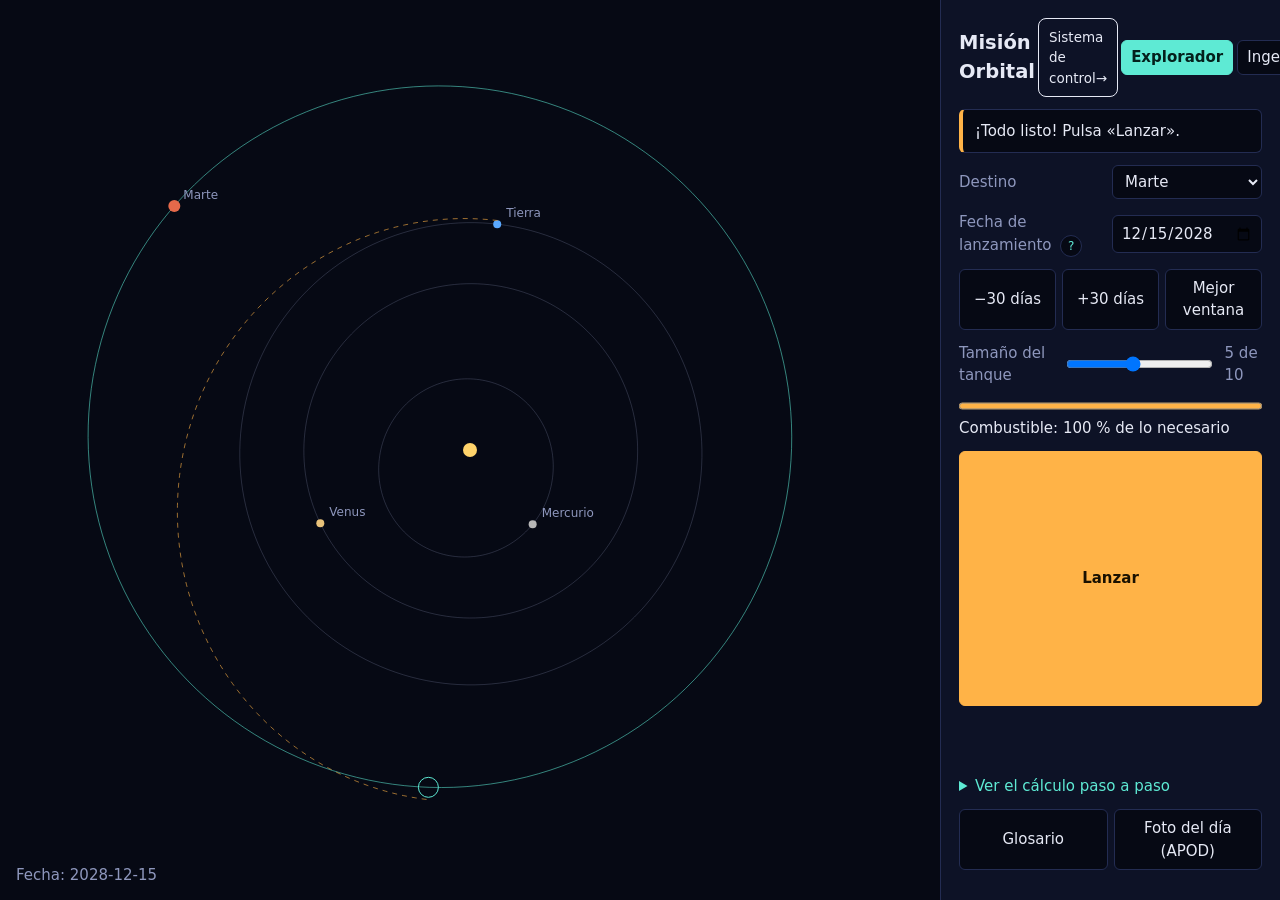
==== commit d1c94b98: "Renombrar página de inicio a index.html" ====
--- a/PaginaInicio.html
+++ b/PaginaInicio.html
@@ -1,1146 +1,255 @@
 <!DOCTYPE html>
+<!-- Indica que el documento utiliza HTML5 -->
+
 <html lang="es">
+<!-- Elemento raíz del documento. lang="es" indica que el contenido está en español -->
+
 <head>
+    <!-- Contiene información y configuraciones generales de la página -->
+
     <meta charset="UTF-8">
-    <meta name="viewport" content="width=device-width, initial-scale=1.0">
-    <title>Misión Codec</title>
-    <style>
-        html, body {
-            margin: 0;
-            padding: 0;
-            width: 100%;
-            height: 100%;
-            overflow: hidden;
-            background: #0b0f19;
-            font-family: 'Inter', system-ui, -apple-system, 'Segoe UI', sans-serif;
-            color: #fff;
-        }
-
-        #escena {
-            position: fixed;
-            inset: 0;
-            width: 100%;
-            height: 100%;
-            display: block;
-        }
-
-        .capa {
-            position: fixed;
-            inset: 0;
-            pointer-events: none;
-        }
-
-        .oculto { display: none !important; }
-
-        /* ---------- Pantalla de inicio ---------- */
-        #inicio {
-            display: flex;
-            align-items: flex-start;
-            justify-content: center;
-            padding-top: 12vh;
-            text-align: center;
-        }
-
-        .portada {
-            pointer-events: auto;
-            width: min(90vw, 440px);
-            padding: 28px 24px;
-            background: rgba(15, 23, 42, 0.82);
-            border: 1px solid #38bdf8;
-            border-radius: 16px;
-            box-shadow: 0 0 30px rgba(56, 189, 248, 0.3);
-            backdrop-filter: blur(4px);
-        }
-
-        .portada h1 {
-            margin: 0 0 10px;
-            font-size: clamp(1.8rem, 6vw, 2.4rem);
-            font-weight: 800;
-            background: linear-gradient(90deg, #60a5fa, #34d399);
-            -webkit-background-clip: text;
-            background-clip: text;
-            color: transparent;
-        }
-
-        .portada p {
-            margin: 0 0 22px;
-            color: #cbd5e1;
-            line-height: 1.5;
-        }
-
-        .btn-despegar {
-            font: inherit;
-            font-weight: 700;
-            font-size: 1.15rem;
-            letter-spacing: 0.04em;
-            color: #fff;
-            background: linear-gradient(135deg, #ef4444, #b91c1c);
-            border: 3px solid #fca5a5;
-            border-radius: 999px;
-            padding: 14px 38px;
-            cursor: pointer;
-            box-shadow: 0 10px 20px rgba(239, 68, 68, 0.4), inset 0 -3px 0 rgba(0, 0, 0, 0.2);
-            transition: transform 0.1s, box-shadow 0.1s;
-        }
-        .btn-despegar:hover { filter: brightness(1.08); }
-        .btn-despegar:active {
-            transform: translateY(3px);
-            box-shadow: 0 4px 10px rgba(239, 68, 68, 0.4), inset 0 -1px 0 rgba(0, 0, 0, 0.2);
-        }
-
-        /* ---------- Cuenta regresiva ---------- */
-        #cuenta {
-            display: flex;
-            align-items: center;
-            justify-content: center;
-            font-size: clamp(5rem, 22vw, 10rem);
-            font-weight: 800;
-            text-shadow: 0 4px 24px rgba(0, 0, 0, 0.6);
-        }
-        #cuenta.texto { font-size: clamp(2.6rem, 11vw, 5rem); }
-        #cuenta.pulso { animation: pulso 0.9s ease-out; }
-
-        @keyframes pulso {
-            from { transform: scale(1.6); opacity: 0; }
-            25%  { opacity: 1; }
-            to   { transform: scale(1); opacity: 0.9; }
-        }
-
-        /* ---------- Altitud ---------- */
-        #hud {
-            padding: 20px;
-            text-shadow: 1px 1px 4px rgba(0, 0, 0, 0.8);
-        }
-        #hud .etiqueta { font-size: 1.1rem; font-weight: 700; }
-        #altitud { font-size: 2.2rem; font-family: ui-monospace, 'SF Mono', Consolas, monospace; }
-        #hud .meta { font-size: 0.85rem; color: #d1d5db; }
-
-        /* ---------- Saltar intro ---------- */
-        #saltar {
-            position: fixed;
-            right: 16px;
-            bottom: 16px;
-            z-index: 5;
-            font: inherit;
-            font-size: 0.9rem;
-            color: #e2e8f0;
-            background: rgba(15, 23, 42, 0.65);
-            border: 1px solid rgba(226, 232, 240, 0.4);
-            border-radius: 999px;
-            padding: 8px 16px;
-            cursor: pointer;
-        }
-        #saltar:hover { background: rgba(15, 23, 42, 0.9); }
-
-        button:focus-visible {
-            outline: 3px solid #fde047;
-            outline-offset: 3px;
-        }
-
-        /* ---------- Fundido a negro ---------- */
-        #fundido {
-            position: fixed;
-            inset: 0;
-            z-index: 10;
-            background: #000;
-            opacity: 0;
-            pointer-events: none;
-            transition: opacity 0.8s ease;
-        }
-        #fundido.visible { opacity: 1; pointer-events: auto; }
-
-        @media (prefers-reduced-motion: reduce) {
-            #cuenta.pulso { animation: none; }
-        }
-    </style>
+    <!-- Permite utilizar caracteres especiales como ñ, acentos y símbolos -->
+
+    <meta name="viewport" content="width=device-width, initial-scale=1">
+    <!-- Adapta el ancho de la página al dispositivo donde se visualiza.
+         initial-scale=1 establece el zoom inicial al 100% -->
+
+    <title>Misión Orbital · Órbita_CodecSystem</title>
+    <!-- Define el título que aparece en la pestaña del navegador -->
+
+    <link rel="stylesheet" href="css/style.css">
+    <!-- Conecta el documento HTML con la hoja de estilos CSS.
+         Aquí se define el diseño, colores, tamaños y distribución visual -->
+
 </head>
-<body>
-
-    <canvas id="escena"></canvas>
-
-    <!-- Pantalla de inicio -->
-    <div id="inicio" class="capa">
-        <div class="portada">
-            <h1>Sistema de calculo de misiones</h1>
-            <p>El cohete está listo en la plataforma. Cuando quieras, inicia el despegue.</p>
-            <button id="btnDespegar" class="btn-despegar">Play</button>
-        </div>
-    </div>
-
-    <!-- Cuenta regresiva -->
-    <div id="cuenta" class="capa oculto" aria-live="assertive"></div>
-
-    <!-- Altitud -->
-    <div id="hud" class="capa oculto">
-        <div class="etiqueta">ALTITUD</div>
-        <div id="altitud">0 km</div>
-        <div class="meta">Meta: 100 km</div>
-    </div>
-
-    <button id="saltar">Saltar intro</button>
-    <div id="fundido"></div>
-
-    <script>
-        /* =====================================================
-           CONFIGURACIÓN: cambia aquí lo que necesites
-           ===================================================== */
-        const CONFIG = {
-            GAME_URL: 'index.html',      // Página de tu juego (ruta relativa o completa)
-            CUENTA: 3,                   // Segundos de cuenta regresiva
-            ALTITUD_ESCAPE: 10000,       // Distancia de subida antes de pasar al juego
-            ACELERACION: 280,            // Qué tan rápido acelera el cohete (px/s²)
-            SONIDO: true,                // Rugido de motor (se activa al pulsar DESPEGAR)
-            SALTAR_AUTOMATICO: false,    // true = si ya vio la intro en esta sesión, va directo al juego
-            CLAVE_SESION: 'introVista'
-        };
-
-        /* =====================================================
-           REFERENCIAS Y ESTADO
-           ===================================================== */
-        const canvas = document.getElementById('escena');
-        const ctx = canvas.getContext('2d');
-        const elInicio = document.getElementById('inicio');
-        const elCuenta = document.getElementById('cuenta');
-        const elHud = document.getElementById('hud');
-        const elAltitud = document.getElementById('altitud');
-        const elFundido = document.getElementById('fundido');
-        const btnDespegar = document.getElementById('btnDespegar');
-        const btnSaltar = document.getElementById('saltar');
-
-        const reducirMovimiento = window.matchMedia('(prefers-reduced-motion: reduce)').matches;
-
-        let estado = 'IDLE'; // IDLE -> COUNTDOWN -> LIFTOFF -> DONE
-        let ancho = 0, alto = 0;
-        let tiempo = 0;          // segundos desde que empezó la cuenta
-        let ultimoNumero = null;
-        let altitud = 0;         // píxeles recorridos hacia arriba
-        let velocidad = 0;
-        let temblorX = 0;
-        let particulas = [];
-        let estrellas = [];
-        let yendoAlJuego = false;
-        let nubes = [];
-        let reloj = 0;           // segundos totales (parpadeo de estrellas, deriva de nubes)
-        let fugaz = null;        // estrella fugaz activa
-
-        const cohete = { x: 0, ancho: 34, alto: 88 };
-
-        /* =====================================================
-           SESIÓN: saltar la intro si ya se vio
-           ===================================================== */
-        function yaVista() {
-            try { return sessionStorage.getItem(CONFIG.CLAVE_SESION) === '1'; }
-            catch (e) { return false; }
-        }
-        function marcarVista() {
-            try { sessionStorage.setItem(CONFIG.CLAVE_SESION, '1'); } catch (e) {}
-        }
-
-        if (CONFIG.SALTAR_AUTOMATICO && yaVista()) {
-            location.replace(CONFIG.GAME_URL);
-        }
-
-        // Precarga del juego para que abra más rápido al llegar
-        (function precargar() {
-            const link = document.createElement('link');
-            link.rel = 'prefetch';
-            link.href = CONFIG.GAME_URL;
-            document.head.appendChild(link);
-        })();
-
-        /* =====================================================
-           CANVAS (nítido en pantallas retina y celulares)
-           ===================================================== */
-        function redimensionar() {
-            const dpr = window.devicePixelRatio || 1;
-            ancho = window.innerWidth;
-            alto = window.innerHeight;
-            canvas.width = Math.floor(ancho * dpr);
-            canvas.height = Math.floor(alto * dpr);
-            ctx.setTransform(dpr, 0, 0, dpr, 0, 0);
-            cohete.x = ancho / 2;
-
-            estrellas = [];
-            const colores = ['255,255,255', '255,255,255', '190,210,255', '255,226,190'];
-            for (let i = 0; i < 150; i++) {
-                const grande = Math.random() < 0.08;
-                estrellas.push({
-                    x: Math.random() * ancho,
-                    y: Math.random() * alto,
-                    r: grande ? Math.random() * 0.9 + 1.5 : Math.random() * 1.1 + 0.3,
-                    c: colores[Math.floor(Math.random() * colores.length)],
-                    br: Math.random() * 0.5 + 0.5,
-                    fase: Math.random() * Math.PI * 2,
-                    vel: Math.random() * 2 + 0.8,
-                    brillo: grande
-                });
-            }
-
-            nubes = [];
-            for (let i = 0; i < 30; i++) {
-                const frente = i < 5;
-                const n = 5 + Math.floor(Math.random() * 3);
-                const puffs = [];
-                for (let k = 0; k < n; k++) {
-                    const u = k / (n - 1);
-                    const arco = Math.sin(u * Math.PI);
-                    puffs.push({
-                        dx: (k - (n - 1) / 2) * 28 + (Math.random() * 10 - 5),
-                        dy: -arco * 12 + (Math.random() * 6 - 3),
-                        r: 20 + arco * 16 + Math.random() * 8
-                    });
-                }
-                nubes.push({
-                    x: Math.random() * (ancho + 400),
-                    h: frente ? 500 + Math.random() * 3500 : 200 + Math.random() * 4200,
-                    z: frente ? 1 : 0.6 + Math.random() * 0.4,
-                    s: frente ? 1.6 + Math.random() * 0.8 : 0.6 + Math.random() * 1.1,
-                    vel: 6 + Math.random() * 16,
-                    alfa: frente ? 0.3 : 0.5 + Math.random() * 0.35,
-                    frente: frente,
-                    puffs: puffs
-                });
-            }
-        }
-        window.addEventListener('resize', redimensionar);
-
-        /* =====================================================
-           POSICIONES (cohete en plataforma -> cámara que lo sigue)
-           ===================================================== */
-        function sueloBase() { return alto * 0.82; }
-        function offsetSuelo() { return cohete.alto / 2 + 20; }
-        function cohetePlataformaY() { return sueloBase() - offsetSuelo(); }
-        function objetivoCamaraY() { return alto * 0.55; }
-
-        function cohetePosY() {
-            return Math.max(objetivoCamaraY(), cohetePlataformaY() - altitud);
-        }
-        function sueloY() {
-            return cohetePosY() + altitud + offsetSuelo();
-        }
-
-        /* =====================================================
-           SONIDO (opcional, generado con Web Audio, sin archivos)
-           ===================================================== */
-        let audio = null;
-
-        function iniciarSonido() {
-            if (!CONFIG.SONIDO) return;
-            try {
-                const AC = window.AudioContext || window.webkitAudioContext;
-                const ac = new AC();
-                const largo = ac.sampleRate * 2;
-                const buffer = ac.createBuffer(1, largo, ac.sampleRate);
-                const datos = buffer.getChannelData(0);
-                let previo = 0;
-                for (let i = 0; i < largo; i++) {
-                    const blanco = Math.random() * 2 - 1;
-                    previo = (previo + 0.02 * blanco) / 1.02;
-                    datos[i] = previo * 3.5;
-                }
-                const fuente = ac.createBufferSource();
-                fuente.buffer = buffer;
-                fuente.loop = true;
-                const filtro = ac.createBiquadFilter();
-                filtro.type = 'lowpass';
-                filtro.frequency.value = 150;
-                const ganancia = ac.createGain();
-                ganancia.gain.value = 0;
-                fuente.connect(filtro);
-                filtro.connect(ganancia);
-                ganancia.connect(ac.destination);
-                fuente.start();
-                audio = { ac, filtro, ganancia };
-            } catch (e) {
-                audio = null;
-            }
-        }
-
-        // intensidad de 0 a 1
-        function ajustarSonido(intensidad) {
-            if (!audio) return;
-            const t = audio.ac.currentTime;
-            audio.ganancia.gain.setTargetAtTime(0.7 * intensidad, t, 0.25);
-            audio.filtro.frequency.setTargetAtTime(150 + intensidad * 750, t, 0.25);
-        }
-
-        /* =====================================================
-           PARTÍCULAS (fuego y humo)
-           ===================================================== */
-        function emitir(intensidad) {
-            const cantidad = Math.ceil(2 * intensidad);
-            const baseX = cohete.x + temblorX;
-            const baseY = cohetePosY() + cohete.alto / 2 + 12;
-            const cercaDelSuelo = altitud < 300;
-
-            for (let i = 0; i < cantidad; i++) {
-                // Fuego
-                const vidaFuego = 0.5 + Math.random() * 0.4;
-                particulas.push({
-                    tipo: 'fuego',
-                    x: baseX + (Math.random() * 8 - 4),
-                    y: baseY,
-                    vx: (Math.random() * 2 - 1) * 55,
-                    vy: 280 + Math.random() * 220 + velocidad * 0.15,
-                    vida: vidaFuego, vidaMax: vidaFuego,
-                    color: Math.random() > 0.5 ? '255,140,40' : '255,205,70',
-                    tam: Math.random() * 5 + 3
-                });
-                // Humo
-                const vidaHumo = 1.1 + Math.random() * 0.7;
-                particulas.push({
-                    tipo: 'humo',
-                    x: baseX + (Math.random() * 20 - 10),
-                    y: baseY + 8,
-                    vx: (Math.random() * 2 - 1) * (cercaDelSuelo ? 200 : 70),
-                    vy: 120 + Math.random() * 120,
-                    vida: vidaHumo, vidaMax: vidaHumo,
-                    color: '226,232,240',
-                    tam: Math.random() * 9 + 5
-                });
-            }
-        }
-
-        function actualizarParticulas(dt, desplazamientoCamara) {
-            for (let i = particulas.length - 1; i >= 0; i--) {
-                const p = particulas[i];
-                p.x += p.vx * dt;
-                p.y += p.vy * dt + desplazamientoCamara;
-                p.vida -= dt;
-                if (p.vida <= 0) particulas.splice(i, 1);
-            }
-        }
-
-        /* =====================================================
-           CUENTA REGRESIVA
-           ===================================================== */
-        function mostrarTexto(texto, esPalabra) {
-            elCuenta.textContent = texto;
-            elCuenta.classList.toggle('texto', !!esPalabra);
-            elCuenta.classList.remove('pulso');
-            void elCuenta.offsetWidth; // reinicia la animación
-            if (!reducirMovimiento) elCuenta.classList.add('pulso');
-            elCuenta.classList.remove('oculto');
-        }
-
-        function despegar() {
-            if (estado !== 'IDLE') return;
-            estado = 'COUNTDOWN';
-            tiempo = 0;
-            ultimoNumero = null;
-            elInicio.classList.add('oculto');
-            iniciarSonido();
-            ajustarSonido(0.12);
-        }
-
-        function irAlJuego() {
-            if (yendoAlJuego) return;
-            yendoAlJuego = true;
-            estado = 'DONE';
-            marcarVista();
-            ajustarSonido(0);
-            elFundido.classList.add('visible');
-            setTimeout(() => { location.href = CONFIG.GAME_URL; }, 800);
-        }
-
-        btnDespegar.addEventListener('click', despegar);
-        btnSaltar.addEventListener('click', irAlJuego);
-        window.addEventListener('keydown', (e) => {
-            if ((e.code === 'Space' || e.code === 'Enter') && estado === 'IDLE') {
-                e.preventDefault();
-                despegar();
-            }
-        });
-
-        /* =====================================================
-           ACTUALIZACIÓN POR FOTOGRAMA
-           ===================================================== */
-        function actualizar(dt) {
-            reloj += dt;
-            const sueloAntes = sueloY();
-
-            if (estado === 'COUNTDOWN') {
-                tiempo += dt;
-
-                const restante = Math.ceil(CONFIG.CUENTA - tiempo);
-                if (restante > 0 && restante !== ultimoNumero) {
-                    ultimoNumero = restante;
-                    mostrarTexto(String(restante), false);
-                }
-
-                const avance = Math.min(tiempo / CONFIG.CUENTA, 1);
-                temblorX = reducirMovimiento ? 0 : (Math.random() - 0.5) * (1 + avance * 5);
-
-                if (tiempo > CONFIG.CUENTA - 1.5) {
-                    emitir(0.5);
-                    ajustarSonido(0.35);
-                }
-
-                if (tiempo >= CONFIG.CUENTA) {
-                    estado = 'LIFTOFF';
-                    mostrarTexto('¡Despegue!', true);
-                    elHud.classList.remove('oculto');
-                    setTimeout(() => elCuenta.classList.add('oculto'), 1200);
-                }
-            } else if (estado === 'LIFTOFF') {
-                velocidad += CONFIG.ACELERACION * dt;
-                altitud += velocidad * dt;
-                temblorX = reducirMovimiento ? 0 : (Math.random() - 0.5) * 2;
-
-                emitir(1);
-                ajustarSonido(Math.min(0.6 + altitud / CONFIG.ALTITUD_ESCAPE, 1));
-                elAltitud.textContent = Math.floor(altitud / 100) + ' km';
-
-                if (altitud >= CONFIG.ALTITUD_ESCAPE) irAlJuego();
-            }
-
-            // Estrella fugaz ocasional cuando ya hay cielo oscuro
-            const prog = Math.min(altitud / CONFIG.ALTITUD_ESCAPE, 1);
-            if (!reducirMovimiento && !fugaz && prog > 0.3 && Math.random() < dt * 0.35) {
-                fugaz = {
-                    x: ancho * (0.35 + Math.random() * 0.65),
-                    y: alto * (0.05 + Math.random() * 0.3),
-                    vx: -(500 + Math.random() * 300),
-                    vy: 250 + Math.random() * 150,
-                    vida: 0.7, vidaMax: 0.7
-                };
-            }
-            if (fugaz) {
-                fugaz.x += fugaz.vx * dt;
-                fugaz.y += fugaz.vy * dt;
-                fugaz.vida -= dt;
-                if (fugaz.vida <= 0) fugaz = null;
-            }
-
-            // La cámara sigue al cohete: las partículas bajan con el suelo
-            const desplazamientoCamara = sueloY() - sueloAntes;
-            actualizarParticulas(dt, desplazamientoCamara);
-        }
-
-        /* =====================================================
-           DIBUJO
-           ===================================================== */
-        /* ---------- Utilidades de color ---------- */
-        function limitar(v, a, b) { return Math.max(a, Math.min(b, v)); }
-        function suavizar(t) { t = limitar(t, 0, 1); return t * t * (3 - 2 * t); }
-        function mezcla(a, b, t) {
-            return [a[0] + (b[0] - a[0]) * t, a[1] + (b[1] - a[1]) * t, a[2] + (b[2] - a[2]) * t];
-        }
-        function rgb(c, a) {
-            return 'rgba(' + Math.round(c[0]) + ',' + Math.round(c[1]) + ',' + Math.round(c[2]) + ',' + (a === undefined ? 1 : a) + ')';
-        }
-
-        // Amanecer abajo, espacio profundo arriba
-        const CIELO_SUELO = { arriba: [26, 54, 128], medio: [96, 142, 208], horizonte: [255, 188, 138] };
-        const CIELO_ESPACIO = { arriba: [1, 2, 8], medio: [4, 7, 22], horizonte: [12, 14, 40] };
-
-        function motorEncendido() {
-            return estado === 'LIFTOFF' || estado === 'DONE' ||
-                   (estado === 'COUNTDOWN' && tiempo > CONFIG.CUENTA - 1.5);
-        }
-
-        /* ---------- Cielo ---------- */
-        function dibujarCielo(progreso, gy) {
-            const t = suavizar(progreso);
-            const hy = Math.max(gy, alto * 0.6);
-            const g = ctx.createLinearGradient(0, 0, 0, hy);
-            g.addColorStop(0, rgb(mezcla(CIELO_SUELO.arriba, CIELO_ESPACIO.arriba, t)));
-            g.addColorStop(0.6, rgb(mezcla(CIELO_SUELO.medio, CIELO_ESPACIO.medio, t)));
-            g.addColorStop(1, rgb(mezcla(CIELO_SUELO.horizonte, CIELO_ESPACIO.horizonte, t)));
-            ctx.fillStyle = g;
-            ctx.fillRect(0, 0, ancho, alto);
-        }
-
-        function dibujarNebulosas(progreso) {
-            const a = suavizar((progreso - 0.45) * 2.2) * 0.2;
-            if (a <= 0.005) return;
-            const manchas = [
-                { x: 0.22, y: 0.28, r: 0.55, c: '110,80,200' },
-                { x: 0.82, y: 0.62, r: 0.5, c: '50,110,200' },
-                { x: 0.5, y: 0.1, r: 0.4, c: '190,80,170' }
-            ];
-            const m = Math.max(ancho, alto);
-            for (const n of manchas) {
-                const x = n.x * ancho, y = n.y * alto, r = n.r * m;
-                const g = ctx.createRadialGradient(x, y, 0, x, y, r);
-                g.addColorStop(0, 'rgba(' + n.c + ',' + a + ')');
-                g.addColorStop(1, 'rgba(' + n.c + ',0)');
-                ctx.fillStyle = g;
-                ctx.fillRect(x - r, y - r, r * 2, r * 2);
-            }
-        }
-
-        function dibujarEstrellas(progreso) {
-            if (progreso < 0.05) return;
-            for (const s of estrellas) {
-                const base = limitar(progreso * 2.2 - 0.2 - (s.y / alto) * 0.6, 0, 1);
-                if (base <= 0.01) continue;
-                const brillo = reducirMovimiento ? 1 : 0.65 + 0.35 * Math.sin(reloj * s.vel + s.fase);
-                const a = base * brillo * s.br;
-                ctx.fillStyle = 'rgba(' + s.c + ',' + a + ')';
-                ctx.beginPath();
-                ctx.arc(s.x, s.y, s.r, 0, Math.PI * 2);
-                ctx.fill();
-                if (s.brillo && a > 0.3) {
-                    ctx.strokeStyle = 'rgba(' + s.c + ',' + (a * 0.5) + ')';
-                    ctx.lineWidth = 1;
-                    ctx.beginPath();
-                    ctx.moveTo(s.x - s.r * 4, s.y);
-                    ctx.lineTo(s.x + s.r * 4, s.y);
-                    ctx.moveTo(s.x, s.y - s.r * 4);
-                    ctx.lineTo(s.x, s.y + s.r * 4);
-                    ctx.stroke();
-                }
-            }
-        }
-
-        function dibujarFugaz() {
-            if (!fugaz) return;
-            const a = fugaz.vida / fugaz.vidaMax;
-            const lx = fugaz.x - fugaz.vx * 0.14;
-            const ly = fugaz.y - fugaz.vy * 0.14;
-            const g = ctx.createLinearGradient(fugaz.x, fugaz.y, lx, ly);
-            g.addColorStop(0, 'rgba(255,255,255,' + a + ')');
-            g.addColorStop(1, 'rgba(255,255,255,0)');
-            ctx.strokeStyle = g;
-            ctx.lineWidth = 1.8;
-            ctx.lineCap = 'round';
-            ctx.beginPath();
-            ctx.moveTo(fugaz.x, fugaz.y);
-            ctx.lineTo(lx, ly);
-            ctx.stroke();
-            ctx.lineCap = 'butt';
-        }
-
-        function dibujarSol(progreso, scroll) {
-            const alfa = 1 - suavizar(progreso * 1.7);
-            if (alfa <= 0.01) return;
-            const sx = ancho * 0.76;
-            const sy = sueloBase() - alto * 0.05 + scroll * 0.3;
-            const r = Math.min(ancho, alto) * 0.07;
-            const R = r * 6;
-            const g = ctx.createRadialGradient(sx, sy, r * 0.2, sx, sy, R);
-            g.addColorStop(0, 'rgba(255,236,190,' + (0.9 * alfa) + ')');
-            g.addColorStop(0.25, 'rgba(255,190,120,' + (0.45 * alfa) + ')');
-            g.addColorStop(1, 'rgba(255,160,100,0)');
-            ctx.fillStyle = g;
-            ctx.fillRect(sx - R, sy - R, R * 2, R * 2);
-            ctx.fillStyle = 'rgba(255,248,225,' + alfa + ')';
-            ctx.beginPath();
-            ctx.arc(sx, sy, r, 0, Math.PI * 2);
-            ctx.fill();
-        }
-
-               function dibujarLuna(progreso) {
-            const k = suavizar((progreso - 0.5) * 2);
-            if (k <= 0.01) return;
-            const r = 14 + 56 * k;          // más grande que Marte: la Luna se ve cerca
-            const mx = ancho * 0.78;
-            const my = alto * 0.2;
-
-            ctx.save();
-            ctx.globalAlpha = k;
-
-            // Halo plateado
-            const halo = ctx.createRadialGradient(mx, my, r * 0.8, mx, my, r * 2.2);
-            halo.addColorStop(0, 'rgba(200,220,255,0.25)');
-            halo.addColorStop(1, 'rgba(200,220,255,0)');
-            ctx.fillStyle = halo;
-            ctx.fillRect(mx - r * 2.2, my - r * 2.2, r * 4.4, r * 4.4);
-
-            // Disco gris con luz desde arriba a la izquierda
-            const g = ctx.createRadialGradient(mx - r * 0.4, my - r * 0.4, r * 0.1, mx, my, r);
-            g.addColorStop(0, '#fbfbf7');
-            g.addColorStop(0.55, '#c9ccd2');
-            g.addColorStop(1, '#4b4f5a');
-            ctx.fillStyle = g;
-            ctx.beginPath();
-            ctx.arc(mx, my, r, 0, Math.PI * 2);
-            ctx.fill();
-
-            // Mares y cráteres (recortados dentro del disco)
-            ctx.save();
-            ctx.beginPath();
-            ctx.arc(mx, my, r, 0, Math.PI * 2);
-            ctx.clip();
-
-            ctx.fillStyle = 'rgba(90,95,108,0.45)';
-            ctx.beginPath(); ctx.ellipse(mx - r * 0.25, my - r * 0.1, r * 0.4, r * 0.28, 0.4, 0, Math.PI * 2); ctx.fill();
-            ctx.beginPath(); ctx.ellipse(mx + r * 0.3, my + r * 0.15, r * 0.3, r * 0.2, -0.3, 0, Math.PI * 2); ctx.fill();
-
-            const crateres = [[-0.35, -0.35, 0.14], [0.3, 0.3, 0.18], [-0.1, 0.55, 0.1], [0.5, -0.3, 0.09], [-0.6, 0.2, 0.08]];
-            for (const c of crateres) {
-                const cx = mx + c[0] * r, cy = my + c[1] * r, cr = c[2] * r;
-                ctx.fillStyle = 'rgba(70,74,86,0.35)';
-                ctx.beginPath(); ctx.arc(cx, cy, cr, 0, Math.PI * 2); ctx.fill();
-                ctx.strokeStyle = 'rgba(255,255,255,0.35)';
-                ctx.lineWidth = 1;
-                ctx.beginPath(); ctx.arc(cx - cr * 0.1, cy - cr * 0.1, cr, Math.PI * 0.9, Math.PI * 1.6); ctx.stroke();
-            }
-            ctx.restore();
-
-            ctx.restore();
-        }
-
-        // Curvatura de la Tierra con halo de atmósfera
-        function dibujarTierra(progreso) {
-            const a = suavizar((progreso - 0.04) / 0.12) * (1 - suavizar((progreso - 0.55) / 0.35));
-            if (a <= 0.01) return;
-            const R = ancho * 1.8;
-            const cx = ancho / 2;
-            const cy = alto * (0.93 + 0.22 * progreso) + R;
-
-            ctx.save();
-            ctx.globalAlpha = a;
-
-            const halo = ctx.createRadialGradient(cx, cy, R - 6, cx, cy, R + 46);
-            halo.addColorStop(0, 'rgba(150,205,255,0.9)');
-            halo.addColorStop(0.2, 'rgba(80,150,255,0.45)');
-            halo.addColorStop(1, 'rgba(40,90,255,0)');
-            ctx.fillStyle = halo;
-            ctx.beginPath();
-            ctx.arc(cx, cy, R + 46, 0, Math.PI * 2);
-            ctx.fill();
-
-            const g = ctx.createLinearGradient(0, cy - R, 0, cy - R + alto * 0.35);
-            g.addColorStop(0, '#2a6fb5');
-            g.addColorStop(0.4, '#0b3470');
-            g.addColorStop(1, '#04142f');
-            ctx.fillStyle = g;
-            ctx.beginPath();
-            ctx.arc(cx, cy, R, 0, Math.PI * 2);
-            ctx.fill();
-
-            ctx.beginPath();
-            ctx.arc(cx, cy, R, 0, Math.PI * 2);
-            ctx.clip();
-            ctx.fillStyle = 'rgba(255,255,255,0.16)';
-            for (let i = 0; i < 4; i++) {
-                ctx.beginPath();
-                ctx.ellipse(cx + (i - 1.5) * ancho * 0.22, cy - R + 18 + i * 14, ancho * 0.16, 5, 0, 0, Math.PI * 2);
-                ctx.fill();
-            }
-            ctx.restore();
-        }
-
-        /* ---------- Nubes ---------- */
-        function dibujarNubes(frente, progreso, gy) {
-            const vida = 1 - suavizar(progreso * 2.2);
-            if (vida <= 0.01) return;
-            for (const n of nubes) {
-                if (n.frente !== frente) continue;
-                const cy = gy - n.h * n.z;
-                const margen = 140 * n.s;
-                if (cy < -margen || cy > alto + margen) continue;
-                const cx = ((n.x + reloj * n.vel) % (ancho + 400)) - 200;
-                const a = n.alfa * vida;
-
-                // Parte inferior con tinte cálido del amanecer
-                for (const p of n.puffs) {
-                    const px = cx + p.dx * n.s;
-                    const r = p.r * n.s;
-                    const py = cy + p.dy * n.s + r * 0.35;
-                    const g = ctx.createRadialGradient(px, py, 0, px, py, r);
-                    g.addColorStop(0, 'rgba(255,176,150,' + (a * 0.55) + ')');
-                    g.addColorStop(1, 'rgba(255,176,150,0)');
-                    ctx.fillStyle = g;
-                    ctx.fillRect(px - r, py - r, r * 2, r * 2);
-                }
-                // Parte superior iluminada
-                for (const p of n.puffs) {
-                    const px = cx + p.dx * n.s;
-                    const py = cy + p.dy * n.s;
-                    const r = p.r * n.s;
-                    const g = ctx.createRadialGradient(px, py, 0, px, py, r);
-                    g.addColorStop(0, 'rgba(255,255,255,' + a + ')');
-                    g.addColorStop(1, 'rgba(255,255,255,0)');
-                    ctx.fillStyle = g;
-                    ctx.fillRect(px - r, py - r, r * 2, r * 2);
-                }
-            }
-        }
-
-        /* ---------- Paisaje ---------- */
-        function dibujarColinas(progreso, scroll) {
-            const luz = 1 - suavizar(progreso * 1.5);
-            if (luz <= 0.01) return;
-            const capas = [
-                { k: 0.65, amp: 54, f: 0.0045, fase: 1.3, c: [112, 104, 160] },
-                { k: 0.85, amp: 36, f: 0.0085, fase: 4.2, c: [64, 78, 128] }
-            ];
-            for (const capa of capas) {
-                const yBase = sueloBase() + scroll * capa.k;
-                if (yBase - capa.amp * 1.6 > alto) continue;
-                ctx.fillStyle = rgb(mezcla(capa.c, [8, 12, 30], progreso), luz);
-                ctx.beginPath();
-                ctx.moveTo(0, alto + 20);
-                for (let x = 0; x <= ancho + 8; x += 8) {
-                    const h = capa.amp * (0.55 + 0.3 * Math.sin(x * capa.f + capa.fase) +
-                                          0.15 * Math.sin(x * capa.f * 2.7 + capa.fase * 1.9));
-                    ctx.lineTo(x, yBase - h);
-                }
-                ctx.lineTo(ancho, alto + 20);
-                ctx.closePath();
-                ctx.fill();
-            }
-        }
-
-        function dibujarTorre(gy) {
-            const H = cohete.alto + 62;
-            const tx = cohete.x - 62;
-            const base = gy - 10;
-
-            // Rieles
-            ctx.strokeStyle = '#475569';
-            ctx.lineWidth = 2.5;
-            ctx.beginPath();
-            ctx.moveTo(tx - 9, base); ctx.lineTo(tx - 9, base - H);
-            ctx.moveTo(tx + 9, base); ctx.lineTo(tx + 9, base - H);
-            ctx.stroke();
-
-            // Diagonales
-            ctx.strokeStyle = '#64748b';
-            ctx.lineWidth = 1.2;
-            ctx.beginPath();
-            for (let y = 0; y < H - 14; y += 14) {
-                const y0 = base - y;
-                const y1 = base - y - 14;
-                const izq = (y / 14) % 2 === 0;
-                ctx.moveTo(izq ? tx - 9 : tx + 9, y0);
-                ctx.lineTo(izq ? tx + 9 : tx - 9, y1);
-                ctx.moveTo(tx - 9, y1);
-                ctx.lineTo(tx + 9, y1);
-            }
-            ctx.stroke();
-
-            // Brazo de acceso: se retira poco antes del despegue
-            let ext = 1;
-            if (estado === 'COUNTDOWN') ext = limitar(1 - (tiempo - 0.4) / 1.2, 0, 1);
-            else if (estado !== 'IDLE') ext = 0;
-            if (ext > 0) {
-                const largo = (cohete.x - cohete.ancho / 2 - 2) - (tx + 9);
-                const ay = base - H * 0.55 - 2;
-                ctx.fillStyle = '#64748b';
-                ctx.fillRect(tx + 9, ay, largo * ext, 4);
-                ctx.fillStyle = '#94a3b8';
-                ctx.fillRect(tx + 9, ay, largo * ext, 1.2);
-            }
-
-            // Luz de aviso parpadeante
-            const pulso = 0.5 + 0.5 * Math.sin(reloj * 4);
-            ctx.fillStyle = 'rgba(255,60,60,' + (0.25 + 0.2 * pulso) + ')';
-            ctx.beginPath(); ctx.arc(tx, base - H - 5, 7, 0, Math.PI * 2); ctx.fill();
-            ctx.fillStyle = 'rgba(255,90,90,' + (0.6 + 0.4 * pulso) + ')';
-            ctx.beginPath(); ctx.arc(tx, base - H - 5, 3, 0, Math.PI * 2); ctx.fill();
-        }
-
-        function dibujarSuelo(gy, progreso) {
-            if (gy >= alto + 4) return;
-            const luz = 1 - suavizar(progreso * 1.5);
-            const oscuridad = 1 - luz;
-
-            const g = ctx.createLinearGradient(0, gy, 0, alto);
-            g.addColorStop(0, rgb(mezcla([38, 92, 78], [6, 12, 18], oscuridad)));
-            g.addColorStop(1, rgb(mezcla([14, 46, 46], [4, 8, 12], oscuridad)));
-            ctx.fillStyle = g;
-            ctx.fillRect(0, gy, ancho, alto - gy + 4);
-
-            // Borde iluminado por el amanecer
-            ctx.fillStyle = 'rgba(255,200,150,' + (0.35 * luz) + ')';
-            ctx.fillRect(0, gy, ancho, 2);
-
-            // Plataforma
-            const px = cohete.x;
-            ctx.fillStyle = '#3b4658';
-            ctx.fillRect(px - 75, gy - 10, 150, 10);
-            ctx.fillStyle = '#64748b';
-            ctx.fillRect(px - 75, gy - 10, 150, 2);
-            for (let i = 0; i < 10; i++) {
-                ctx.fillStyle = i % 2 ? '#111827' : '#facc15';
-                ctx.fillRect(px - 75 + i * 15, gy - 4, 15, 4);
-            }
-
-            dibujarTorre(gy);
-        }
-
-        // Luz del motor sobre la plataforma al encender
-        function dibujarResplandorSuelo(gy) {
-            if (!motorEncendido() || altitud > 500 || gy > alto + 100) return;
-            const a = (1 - altitud / 500) * (estado === 'COUNTDOWN' ? 0.5 : 1);
-            ctx.save();
-            ctx.globalCompositeOperation = 'lighter';
-            ctx.translate(cohete.x, gy - 6);
-            ctx.scale(1, 0.35);
-            const g = ctx.createRadialGradient(0, 0, 0, 0, 0, 190);
-            g.addColorStop(0, 'rgba(255,170,80,' + (0.7 * a) + ')');
-            g.addColorStop(1, 'rgba(255,120,40,0)');
-            ctx.fillStyle = g;
-            ctx.beginPath();
-            ctx.arc(0, 0, 190, 0, Math.PI * 2);
-            ctx.fill();
-            ctx.restore();
-        }
-
-        /* ---------- Partículas ---------- */
-        function dibujarParticulas(progreso) {
-            // Humo: se expande y se desvanece (menos visible sin atmósfera)
-            for (const p of particulas) {
-                if (p.tipo !== 'humo') continue;
-                const v = Math.max(p.vida / p.vidaMax, 0);
-                const rad = p.tam * (1 + (1 - v) * 1.4);
-                ctx.fillStyle = 'rgba(' + p.color + ',' + (v * 0.4 * (1 - progreso)) + ')';
-                ctx.beginPath();
-                ctx.arc(p.x, p.y, rad, 0, Math.PI * 2);
-                ctx.fill();
-            }
-            // Fuego: suma de luz
-            ctx.save();
-            ctx.globalCompositeOperation = 'lighter';
-            for (const p of particulas) {
-                if (p.tipo !== 'fuego') continue;
-                const v = Math.max(p.vida / p.vidaMax, 0);
-                ctx.fillStyle = 'rgba(' + p.color + ',' + (v * 0.8) + ')';
-                ctx.beginPath();
-                ctx.arc(p.x, p.y, p.tam * (0.5 + v * 0.7), 0, Math.PI * 2);
-                ctx.fill();
-            }
-            ctx.restore();
-        }
-
-        /* ---------- Cohete ---------- */
-        function dibujarLlama(y0) {
-            const potencia = estado === 'COUNTDOWN' ? 0.45 : 1;
-            const largo = (30 + Math.min(velocidad / 14, 55)) * potencia + Math.random() * 12;
-            const anchoBase = 11 * (0.8 + potencia * 0.2);
-
-            ctx.save();
-            ctx.globalCompositeOperation = 'lighter';
-
-            // Resplandor alrededor de la llama
-            const R = largo * 1.1 + 20;
-            const cy = y0 + largo * 0.25;
-            const g = ctx.createRadialGradient(0, cy, 2, 0, cy, R);
-            g.addColorStop(0, 'rgba(255,200,120,0.55)');
-            g.addColorStop(1, 'rgba(255,120,40,0)');
-            ctx.fillStyle = g;
-            ctx.fillRect(-R, cy - R, R * 2, R * 2);
-
-            // Capas de la llama: exterior naranja, media amarilla, núcleo blanco
-            const capas = [
-                ['rgba(255,110,30,0.85)', 1, 1],
-                ['rgba(255,190,70,0.9)', 0.72, 0.7],
-                ['rgba(255,250,225,0.95)', 0.42, 0.45]
-            ];
-            for (const capa of capas) {
-                const L = largo * capa[1];
-                const W = anchoBase * capa[2];
-                ctx.fillStyle = capa[0];
-                ctx.beginPath();
-                ctx.moveTo(-W, y0);
-                ctx.quadraticCurveTo(-W * 1.1, y0 + L * 0.55, 0, y0 + L);
-                ctx.quadraticCurveTo(W * 1.1, y0 + L * 0.55, W, y0);
-                ctx.closePath();
-                ctx.fill();
-            }
-            ctx.restore();
-        }
-
-        function dibujarCohete(progreso) {
-            const w = cohete.ancho;
-            const h = cohete.alto;
-            const b = h / 2;
-            const luz = 1 - suavizar(progreso * 1.5);
-
-            // Silueta del cuerpo con nariz ojival
-            function silueta() {
-                ctx.beginPath();
-                ctx.moveTo(-w / 2, b);
-                ctx.lineTo(-w / 2, -b + 8);
-                ctx.bezierCurveTo(-w / 2, -b - 14, -w * 0.22, -b - 30, 0, -b - 38);
-                ctx.bezierCurveTo(w * 0.22, -b - 30, w / 2, -b - 14, w / 2, -b + 8);
-                ctx.lineTo(w / 2, b);
-                ctx.closePath();
-            }
-
-            ctx.save();
-            ctx.translate(cohete.x + temblorX, cohetePosY());
-
-            if (motorEncendido()) dibujarLlama(b + 12);
-
-            // Aletas laterales (la derecha es el espejo de la izquierda)
-            for (const lado of [1, -1]) {
-                ctx.save();
-                ctx.scale(lado, 1);
-                const fg = ctx.createLinearGradient(-w / 2 - 20, 0, -w / 2, 0);
-                fg.addColorStop(0, '#f05252');
-                fg.addColorStop(1, '#7f1d1d');
-                ctx.fillStyle = fg;
-                ctx.beginPath();
-                ctx.moveTo(-w / 2 + 2, b - 44);
-                ctx.lineTo(-w / 2 - 20, b - 10);
-                ctx.lineTo(-w / 2 - 20, b + 4);
-                ctx.lineTo(-w / 2 + 2, b - 2);
-                ctx.closePath();
-                ctx.fill();
-                ctx.strokeStyle = 'rgba(255,255,255,0.28)';
-                ctx.lineWidth = 1;
-                ctx.beginPath();
-                ctx.moveTo(-w / 2 + 2, b - 44);
-                ctx.lineTo(-w / 2 - 20, b - 10);
-                ctx.stroke();
-                ctx.restore();
-            }
-
-            // Cuerpo base
-            silueta();
-            ctx.fillStyle = '#e9eef5';
-            ctx.fill();
-
-            // Detalles recortados dentro de la silueta
-            ctx.save();
-            silueta();
-            ctx.clip();
-
-            ctx.fillStyle = '#d91f2b';                       // nariz
-            ctx.fillRect(-w / 2 - 2, -b - 42, w + 4, 56);
-            ctx.fillStyle = '#16296b';                       // anillo bajo la nariz
-            ctx.fillRect(-w / 2 - 2, -b + 14, w + 4, 4);
-            ctx.fillRect(-w / 2 - 2, 14, w + 4, 4);          // franja azul
-            ctx.fillStyle = '#d91f2b';
-            ctx.fillRect(-w / 2 - 2, 18, w + 4, 4);          // franja roja
-            ctx.fillStyle = '#3a4659';                       // falda del motor
-            ctx.fillRect(-w / 2 - 2, b - 14, w + 4, 16);
-
-            ctx.strokeStyle = 'rgba(15,23,42,0.2)';          // juntas de paneles
-            ctx.lineWidth = 1;
-            for (const y of [8, 26]) {
-                ctx.beginPath();
-                ctx.moveTo(-w / 2, y);
-                ctx.lineTo(w / 2, y);
-                ctx.stroke();
-            }
-
-            // Sombreado cilíndrico
-            const sg = ctx.createLinearGradient(-w / 2, 0, w / 2, 0);
-            sg.addColorStop(0, 'rgba(15,23,42,0.35)');
-            sg.addColorStop(0.22, 'rgba(255,255,255,0.25)');
-            sg.addColorStop(0.45, 'rgba(255,255,255,0.35)');
-            sg.addColorStop(0.75, 'rgba(15,23,42,0.1)');
-            sg.addColorStop(1, 'rgba(15,23,42,0.45)');
-            ctx.fillStyle = sg;
-            ctx.fillRect(-w / 2, -b - 42, w, h + 44);
-
-            // Luz cálida del amanecer en el borde derecho
-            ctx.fillStyle = 'rgba(255,200,140,' + (0.4 * luz) + ')';
-            ctx.fillRect(w / 2 - 3, -b - 42, 3, h + 44);
-            ctx.restore();
-
-            // Contorno
-            silueta();
-            ctx.strokeStyle = 'rgba(15,23,42,0.4)';
-            ctx.lineWidth = 1;
-            ctx.stroke();
-
-            // Ventana
-            const aro = ctx.createLinearGradient(-10, -16, 10, 4);
-            aro.addColorStop(0, '#f8fafc');
-            aro.addColorStop(1, '#64748b');
-            ctx.fillStyle = aro;
-            ctx.beginPath();
-            ctx.arc(0, -6, 10, 0, Math.PI * 2);
-            ctx.fill();
-            const cristal = ctx.createRadialGradient(-2, -9, 1, 0, -6, 8);
-            cristal.addColorStop(0, '#7dd3fc');
-            cristal.addColorStop(0.55, '#1d4ed8');
-            cristal.addColorStop(1, '#0b1b4a');
-            ctx.fillStyle = cristal;
-            ctx.beginPath();
-            ctx.arc(0, -6, 7.5, 0, Math.PI * 2);
-            ctx.fill();
-            ctx.fillStyle = 'rgba(255,255,255,0.75)';
-            ctx.beginPath();
-            ctx.ellipse(-2.5, -8.5, 2.6, 1.5, -0.6, 0, Math.PI * 2);
-            ctx.fill();
-
-            // Aleta central frontal
-            const cg = ctx.createLinearGradient(-5, 0, 5, 0);
-            cg.addColorStop(0, '#7f1d1d');
-            cg.addColorStop(0.5, '#ef4444');
-            cg.addColorStop(1, '#7f1d1d');
-            ctx.fillStyle = cg;
-            ctx.beginPath();
-            ctx.moveTo(-3, b - 18);
-            ctx.lineTo(3, b - 18);
-            ctx.lineTo(5, b + 5);
-            ctx.lineTo(-5, b + 5);
-            ctx.closePath();
-            ctx.fill();
-
-            // Tobera
-            const tg = ctx.createLinearGradient(-12, 0, 12, 0);
-            tg.addColorStop(0, '#1f2937');
-            tg.addColorStop(0.5, '#94a3b8');
-            tg.addColorStop(1, '#1f2937');
-            ctx.fillStyle = tg;
-            ctx.beginPath();
-            ctx.moveTo(-9, b);
-            ctx.lineTo(-12, b + 12);
-            ctx.lineTo(12, b + 12);
-            ctx.lineTo(9, b);
-            ctx.closePath();
-            ctx.fill();
-            ctx.fillStyle = '#0f172a';
-            ctx.fillRect(-12, b + 10, 24, 3);
-            if (motorEncendido()) {
-                ctx.fillStyle = 'rgba(255,160,70,0.85)';
-                ctx.beginPath();
-                ctx.ellipse(0, b + 12, 9, 2.5, 0, 0, Math.PI * 2);
-                ctx.fill();
-            }
-
-            ctx.restore();
-        }
-
-        /* ---------- Escena completa ---------- */
-        function dibujar() {
-            const progreso = Math.min(altitud / CONFIG.ALTITUD_ESCAPE, 1);
-            const gy = sueloY();
-            const scroll = gy - sueloBase();
-
-            dibujarCielo(progreso, gy);
-            dibujarNebulosas(progreso);
-            dibujarEstrellas(progreso);
-            dibujarFugaz();
-            dibujarLuna(progreso);
-            dibujarSol(progreso, scroll);
-            dibujarTierra(progreso);
-            dibujarNubes(false, progreso, gy);
-            dibujarColinas(progreso, scroll);
-            dibujarSuelo(gy, progreso);
-            dibujarResplandorSuelo(gy);
-            dibujarParticulas(progreso);
-            dibujarCohete(progreso);
-            dibujarNubes(true, progreso, gy);   // nubes delanteras: el cohete pasa entre ellas
-        }
-
-        /* =====================================================
-           BUCLE PRINCIPAL
-           ===================================================== */
-        let ultimoTiempo = 0;
-
-        function bucle(ahora) {
-            const dt = Math.min((ahora - ultimoTiempo) / 1000 || 0, 0.05);
-            ultimoTiempo = ahora;
-
-            actualizar(dt);
-            dibujar();
-            requestAnimationFrame(bucle);
-        }
-
-        window.addEventListener('load', () => {
-            redimensionar();
-            requestAnimationFrame((t) => { ultimoTiempo = t; bucle(t); });
-        });
-    </script>
+
+<body data-mode="explorer">
+<!-- Contiene todos los elementos visibles de la página web.
+         data-mode indica el modo de juego: "explorer" (niños) o "engineer" (ingeniero).
+         learn.js lo cambia y el CSS muestra u oculta controles según su valor -->
+
+    <main class="layout">
+    <!-- Contenedor principal de la aplicación.
+         La clase layout permite aplicar estilos mediante CSS -->
+
+        <section class="map-wrap">
+        <!-- Sección destinada a mostrar el mapa del sistema solar -->
+
+            <canvas id="map" aria-label="Mapa 2D del sistema solar"></canvas>
+            <!-- Canvas es un área de dibujo donde JavaScript puede representar
+                 gráficamente los planetas, órbitas y elementos del sistema solar.
+
+                 id="map" permite identificarlo desde JavaScript.
+                 aria-label proporciona una descripción accesible del elemento -->
+
+            <div id="hud" class="hud">
+                Elige destino y fecha de lanzamiento
+            </div>
+            <!-- HUD (Head-Up Display): muestra información sobre la misión
+                 directamente sobre el mapa, como mensajes y datos de vuelo -->
+
+        </section>
+
+        <aside class="panel">
+        <!-- Panel lateral que contiene los controles y datos de la misión -->
+
+            <header class="top">
+                <h1>Misión Orbital</h1>
+                <!-- Título principal de la aplicación -->
+                <a href="SaladeControlDeMisiones.html" class="btn-nav">Sistema de control→</a>
+                <div class="modes" role="group" aria-label="Modo de juego">
+                    <button id="m-kid" type="button" aria-pressed="true">Explorador</button>
+                    <button id="m-eng" type="button" aria-pressed="false">Ingeniero</button>
+                </div>
+                <!-- Botones para cambiar entre el modo simple (niños) y el modo técnico -->
+            </header>
+
+            <p id="hint" class="hint" role="status"></p>
+            <!-- Pista dinámica: learn.js escribe aquí qué hacer a continuación -->
+
+            <label>Destino
+                <select id="dest"></select>
+            </label>
+            <!-- Permite seleccionar el planeta o destino de la misión.
+                 El select se encuentra vacío inicialmente porque JavaScript
+                 puede agregar las opciones dinámicamente.
+
+                 id="dest" permite acceder al selector desde JavaScript -->
+
+            <label><span>Fecha de lanzamiento <button class="term" type="button" data-term="ventana" aria-label="Explicar: ventana">?</button></span>
+                <input type="date" id="date">
+            </label>
+            <!-- Campo para seleccionar la fecha de lanzamiento.
+                 input type="date" muestra un selector de fechas -->
+
+            <div class="row">
+            <!-- Agrupa horizontalmente los botones de control de fechas -->
+
+                <button id="prev" type="button">−30 días</button>
+                <!-- Botón que permite retroceder 30 días en la fecha seleccionada -->
+
+                <button id="next" type="button">+30 días</button>
+                <!-- Botón que permite avanzar 30 días en la fecha seleccionada -->
+
+                <button id="window" type="button">Mejor ventana</button>
+                <!-- Botón que permite buscar la mejor ventana de lanzamiento
+                     según las condiciones orbitales -->
+
+            </div>
+
+            <label class="kid"><span>Tamaño del tanque</span>
+                <input id="tank" type="range" min="1" max="10" value="5">
+                <output id="tank-out">5 de 10</output>
+            </label>
+            <!-- Control simple del modo Explorador: cada nivel equivale a 100 t de propelente.
+                 learn.js escribe ese valor en el campo "prop" del modo Ingeniero -->
+
+            <fieldset class="eng">
+            <!-- Agrupa los parámetros relacionados con el cohete (solo modo Ingeniero) -->
+
+                <legend>Cohete</legend>
+                <!-- Título del grupo de parámetros -->
+
+                <label><span>Isp (s) <button class="term" type="button" data-term="isp" aria-label="Explicar: isp">?</button></span>
+                    <input id="isp" type="number" value="450" min="200" max="1000">
+                </label>
+                <!-- Permite introducir el impulso específico del motor.
+                     Se mide en segundos y representa la eficiencia del motor.
+
+                     value="450": valor inicial.
+                     min="200": valor mínimo permitido.
+                     max="1000": valor máximo permitido -->
+
+                <label><span>Masa seca (t) <button class="term" type="button" data-term="masaseca" aria-label="Explicar: masaseca">?</button></span>
+                    <input id="dry" type="number" value="20" min="1">
+                </label>
+                <!-- Permite introducir la masa del cohete sin combustible.
+                     Se expresa en toneladas.
+                     value="20" establece la masa inicial -->
+
+                <label><span>Propelente (t) <button class="term" type="button" data-term="propelente" aria-label="Explicar: propelente">?</button></span>
+                    <input id="prop" type="number" value="500" min="1">
+                </label>
+                <!-- Permite establecer la cantidad de combustible o propelente.
+                     Se expresa en toneladas.
+                     value="500" establece la cantidad inicial -->
+
+                <label>Carga útil (t)
+                    <input id="pay" type="number" value="5" min="0.1" step="0.1">
+                </label>
+                <!-- Permite introducir la masa de la carga útil que transportará
+                     el cohete, por ejemplo, un satélite o instrumentos científicos.
+
+                     value="5": valor inicial de cinco toneladas.
+                     min="0.1": valor mínimo permitido.
+                     step="0.1": permite modificar el valor en incrementos de 0.1 -->
+
+            </fieldset>
+
+            <div class="gauge">
+                <progress id="gauge" max="100" value="0"></progress>
+                <span id="gauge-label"></span>
+            </div>
+            <!-- Medidor de combustible: porcentaje del Δv necesario que tiene el cohete -->
+
+            <dl class="readout eng">
+            <!-- Lista de descripción que muestra los resultados de los cálculos -->
+
+                <dt>Δv disponible / necesario <button class="term" type="button" data-term="dv" aria-label="Explicar: dv">?</button></dt>
+                <dd id="r-dv">–</dd>
+                <!-- Δv (Delta-v) representa el cambio de velocidad que puede
+                     proporcionar el cohete.
+
+                     El elemento dd muestra el resultado calculado por JavaScript.
+                     Inicialmente aparece un guion -->
+
+                <dt>Tiempo de vuelo</dt>
+                <dd id="r-days">–</dd>
+                <!-- Muestra la duración estimada del viaje espacial.
+                     JavaScript actualizará este valor -->
+
+                <dt>Ventana de lanzamiento</dt>
+                <dd id="r-win">–</dd>
+                <!-- Muestra información sobre las fechas favorables para lanzar
+                     el cohete, según la posición orbital de los planetas -->
+
+            </dl>
+
+            <button id="launch" class="primary" type="button">Lanzar</button>
+            <!-- Botón principal que ejecuta la simulación del lanzamiento.
+                 La clase primary permite darle un estilo visual destacado -->
+
+            <p id="msg" role="status"></p>
+            <!-- Espacio destinado a mostrar mensajes al usuario.
+                 Por ejemplo: lanzamiento exitoso, misión no viable o errores.
+
+                 role="status" permite que los lectores de pantalla
+                 anuncien los cambios de contenido -->
+
+            <details id="calc">
+                <summary>Ver el cálculo paso a paso</summary>
+                <ol id="steps"></ol>
+                <button class="term wide" type="button" data-term="sci" aria-label="Explicar: sci">¿Qué es 10ⁿ?</button>
+            </details>
+            <!-- Cálculo explicado: learn.js lo rellena con frases (niños) o fórmulas con notación científica -->
+
+            <div class="row">
+                <button id="gl-all" type="button">Glosario</button>
+                <button id="apod" type="button">Foto del día (APOD)</button>
+            </div>
+            <!-- Botón que permite solicitar la fotografía astronómica del día
+                 mediante la API de la NASA -->
+
+            <div id="apodbox"></div>
+            <!-- Contenedor donde JavaScript puede insertar la fotografía
+                 y la información obtenida de la API de la NASA -->
+
+        </aside>
+
+    </main>
+
+    <dialog id="glossary">
+        <div id="gl-body"></div>
+        <button id="gl-close" type="button">Cerrar</button>
+    </dialog>
+    <!-- Ventana emergente del glosario: siglas en idioma original y español, versión fácil y técnica -->
+
+    <!-- Archivos JavaScript que contienen la lógica de la aplicación.
+         Se cargan al final del body para que los elementos HTML
+         estén disponibles cuando se ejecuten los scripts -->
+
+    <script src="js/config.js"></script>
+    <!-- Contiene configuraciones generales de la aplicación -->
+
+    <script src="js/data.js"></script>
+    <!-- Contiene los datos necesarios para la simulación,
+         como información de los planetas y sus características orbitales -->
+
+    <script src="js/physics.js"></script>
+    <!-- Contiene las funciones matemáticas y físicas utilizadas
+         para calcular velocidades, Δv y otros parámetros de la misión -->
+
+    <script src="js/api.js"></script>
+    <!-- Gestiona las conexiones con servicios externos,
+         como la API de la NASA -->
+
+    <script src="js/glossary.js"></script>
+    <!-- Textos del glosario (siglas, idioma original, explicaciones) -->
+
+    <script src="js/learn.js"></script>
+    <!-- Capa educativa: modos Explorador/Ingeniero, pistas y cálculo paso a paso.
+         Debe cargarse antes de main.js -->
+
+    <script src="js/map.js"></script>
+    <!-- Se encarga de dibujar y actualizar el mapa del sistema solar
+         utilizando el elemento canvas -->
+
+    <script src="js/main.js"></script>
+    <!-- Archivo principal que coordina la aplicación.
+         Gestiona los eventos de los botones, los controles,
+         los cálculos y la actualización de la interfaz -->
+        
+
 </body>
-</html>+</html>
+<!-- Fin del documento HTML -->
--- a/css/style.css
+++ b/css/style.css
@@ -0,0 +1,283 @@
+:root {
+    --bg: #060914;
+    --panel: #0d1226;
+    --line: #232c52;
+    --text: #e6e9f5;
+    --muted: #8e97bd;
+    --amber: #ffb347;
+    --teal: #5eead4
+}
+
+* {
+    box-sizing: border-box
+}
+
+html,
+body {
+    height: 100%;
+    margin: 0;
+    background: var(--bg);
+    color: var(--text);
+    font: 15px/1.5 system-ui, -apple-system, "Segoe UI", Roboto, sans-serif
+}
+
+.layout {
+    display: grid;
+    grid-template-columns: 1fr 340px;
+    height: 100%
+}
+
+.map-wrap {
+    position: relative;
+    min-height: 320px
+}
+
+#map {
+    width: 100%;
+    height: 100%;
+    display: block
+}
+
+.hud {
+    position: absolute;
+    left: 16px;
+    bottom: 14px;
+    color: var(--muted)
+}
+
+.panel {
+    background: var(--panel);
+    border-left: 1px solid var(--line);
+    padding: 18px;
+    overflow: auto;
+    display: flex;
+    flex-direction: column;
+    gap: 12px
+}
+
+h1 {
+    margin: 0;
+    font-size: 1.3rem
+}
+
+label {
+    display: flex;
+    justify-content: space-between;
+    align-items: center;
+    gap: 10px;
+    color: var(--muted)
+}
+
+input,
+select {
+    background: var(--bg);
+    color: var(--text);
+    border: 1px solid var(--line);
+    border-radius: 6px;
+    padding: 6px 8px;
+    font: inherit;
+    width: 150px
+}
+
+fieldset {
+    border: 1px solid var(--line);
+    border-radius: 8px;
+    display: flex;
+    flex-direction: column;
+    gap: 8px
+}
+
+.row {
+    display: flex;
+    gap: 6px
+}
+
+button {
+    background: var(--bg);
+    color: var(--text);
+    border: 1px solid var(--line);
+    border-radius: 6px;
+    padding: 7px 10px;
+    font: inherit;
+    cursor: pointer;
+    flex: 1
+}
+
+button:hover {
+    border-color: var(--teal)
+}
+
+button.primary {
+    background: var(--amber);
+    border-color: var(--amber);
+    color: #1a1100;
+    font-weight: 600
+}
+
+:focus-visible {
+    outline: 2px solid var(--teal);
+    outline-offset: 2px
+}
+
+.readout {
+    display: grid;
+    grid-template-columns: 1fr auto;
+    gap: 4px 10px;
+    margin: 0
+}
+
+.readout dt {
+    color: var(--muted)
+}
+
+.readout dd {
+    margin: 0;
+    text-align: right
+}
+
+#msg {
+    min-height: 3em;
+    margin: 0
+}
+
+#apodbox img {
+    max-width: 100%;
+    border-radius: 6px
+}
+
+@media(max-width:800px) {
+    .layout {
+        grid-template-columns: 1fr;
+        grid-template-rows: 55vh auto;
+        height: auto
+    }
+
+    .panel {
+        border-left: 0;
+        border-top: 1px solid var(--line)
+    }
+}
+
+/* ===== Capa educativa: modo Explorador/Ingeniero, pistas, glosario ===== */
+
+.top {
+    display:flex;
+    justify-content:space-between;
+    align-items:center;
+    gap:3px
+}
+
+.modes {
+    display:flex;
+    gap:4px
+}
+
+.modes button {
+    flex:none;
+    padding:5px 9px
+}
+
+.modes button[aria-pressed="true"] {
+    background:var(--teal);
+    border-color:var(--teal);
+    color:#04201c;
+    font-weight:600
+}
+
+.hint {
+    margin:0;
+    padding:10px 12px;
+    border:1px solid var(--line);
+    border-left:4px solid var(--amber);
+    border-radius:6px;
+    background:var(--bg)
+}
+
+.term {
+    flex:none;
+    width:22px;
+    height:22px;
+    padding:0;
+    border-radius:50%;
+    font-size:.8rem;
+    color:var(--teal);
+    margin-left:4px
+}
+
+.term.wide {
+    width:auto;
+    border-radius:6px;
+    padding:4px 10px;
+    margin:6px 0 0
+}
+
+[data-mode="explorer"] .eng,[data-mode="engineer"] .kid {
+    display:none
+}
+
+.gauge {
+    display:flex;
+    flex-direction:column;
+    gap:4px
+}
+
+progress {
+    width:100%;
+    height:14px;
+    accent-color:var(--amber)
+}
+
+#steps {
+    margin:8px 0;
+    padding-left:20px;
+    display:flex;
+    flex-direction:column;
+    gap:6px
+}
+
+details>summary {
+    cursor:pointer;
+    color:var(--teal)
+}
+
+dialog {
+    background:var(--panel);
+    color:var(--text);
+    border:1px solid var(--line);
+    border-radius:10px;
+    max-width:560px;
+    max-height:80vh;
+    overflow:auto
+}
+
+dialog::backdrop {
+    background:rgba(0,0,0,.6)
+}
+
+dialog h3 {
+    margin:0 0 6px
+}
+
+dialog p {
+    margin:4px 0
+}
+
+dialog dt {
+    color:var(--amber);
+    margin-top:8px
+}
+
+dialog dd {
+    margin:0
+}
+.btn-nav {
+    display: inline-block;
+    padding: 8px 10px;
+    border: 1px solid currentColor;
+    border-radius: 8px;
+    text-decoration: none;
+    color: inherit;
+    font-size: 0.9rem;
+}
+.btn-nav:hover { opacity: 0.8; }
+
